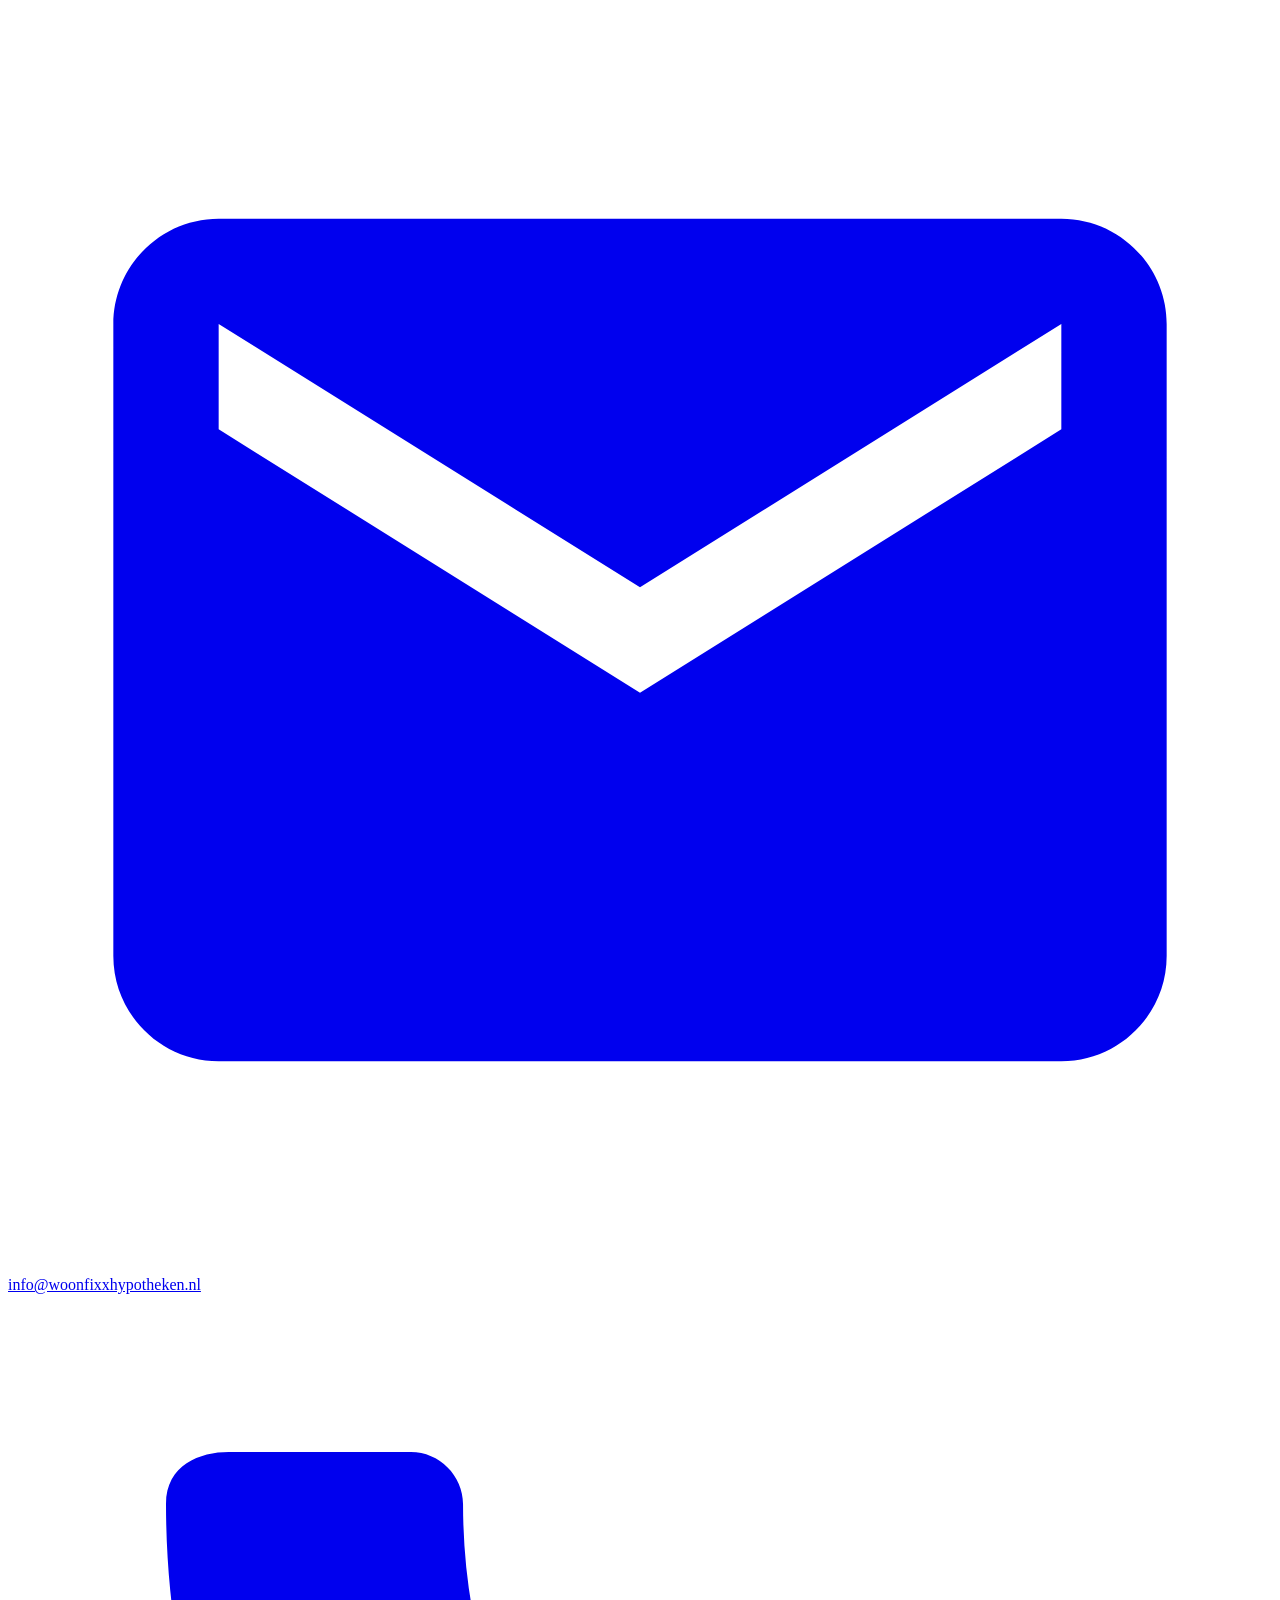
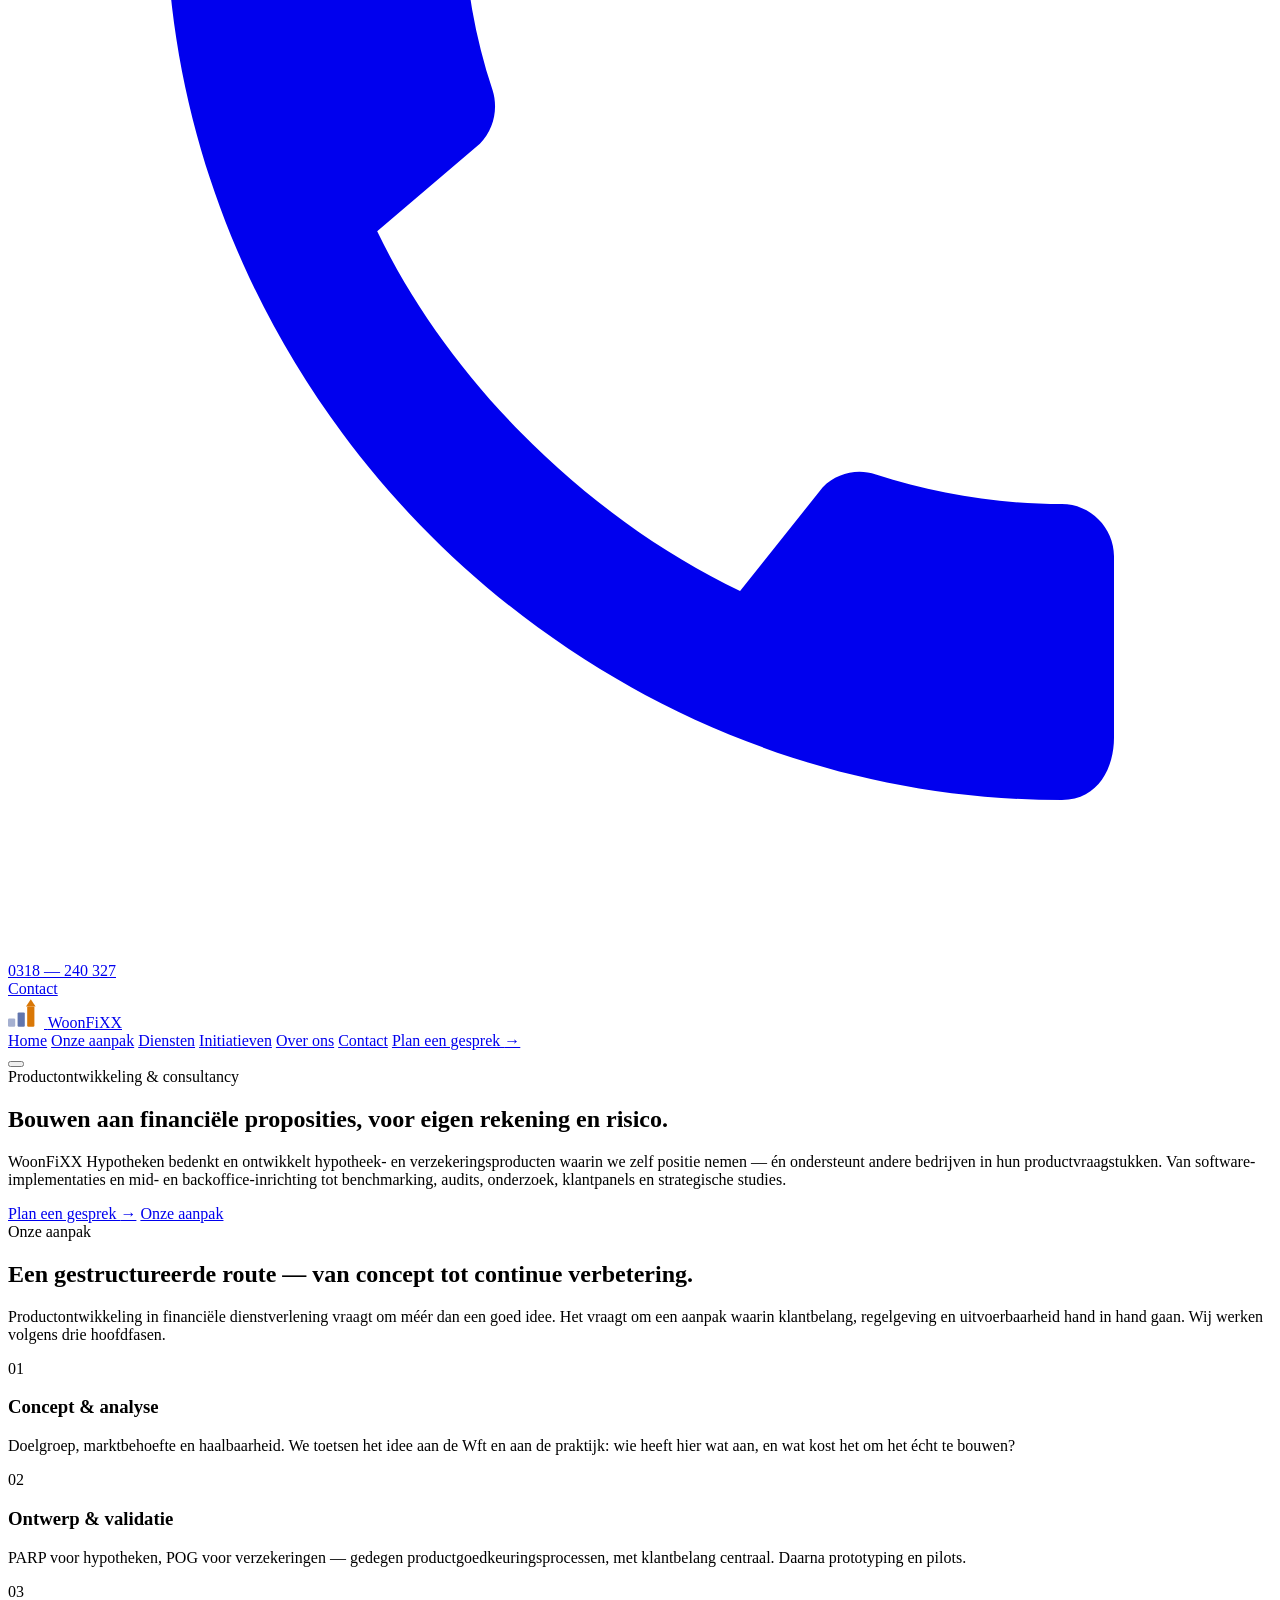
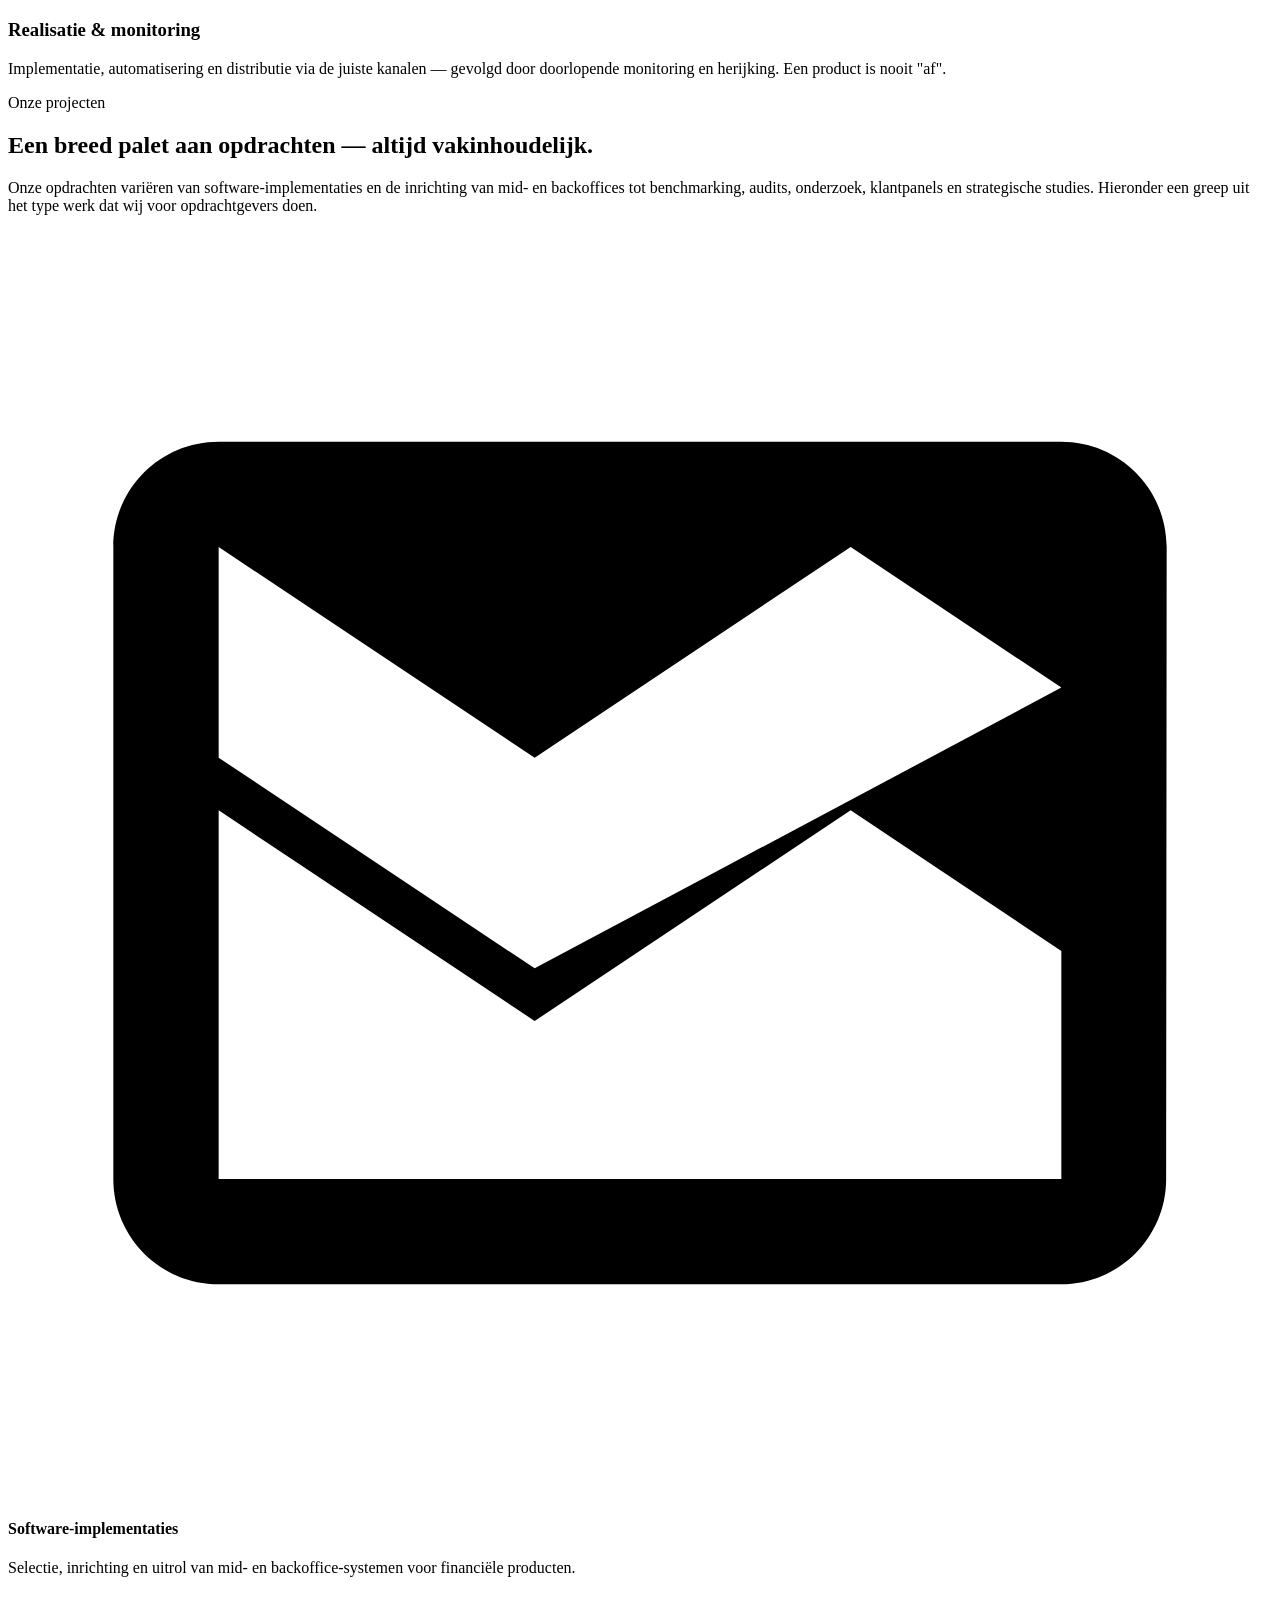
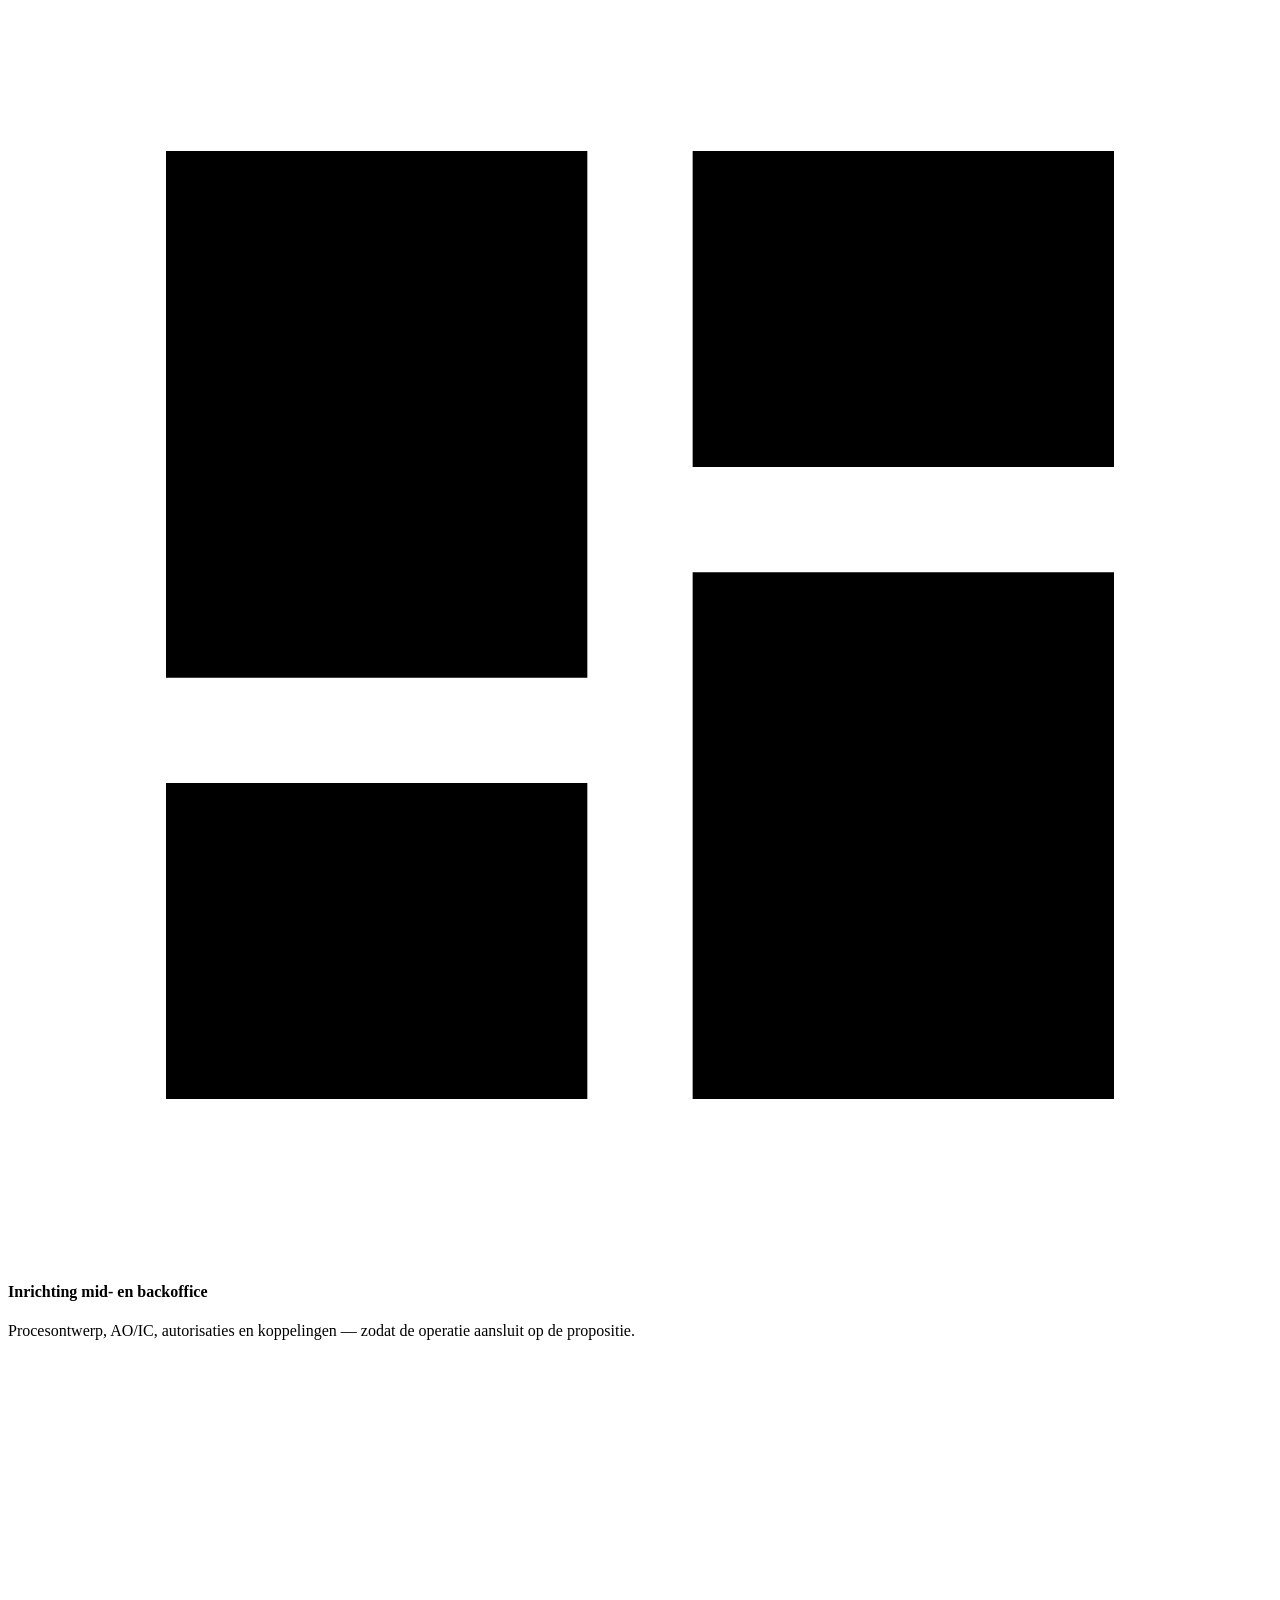
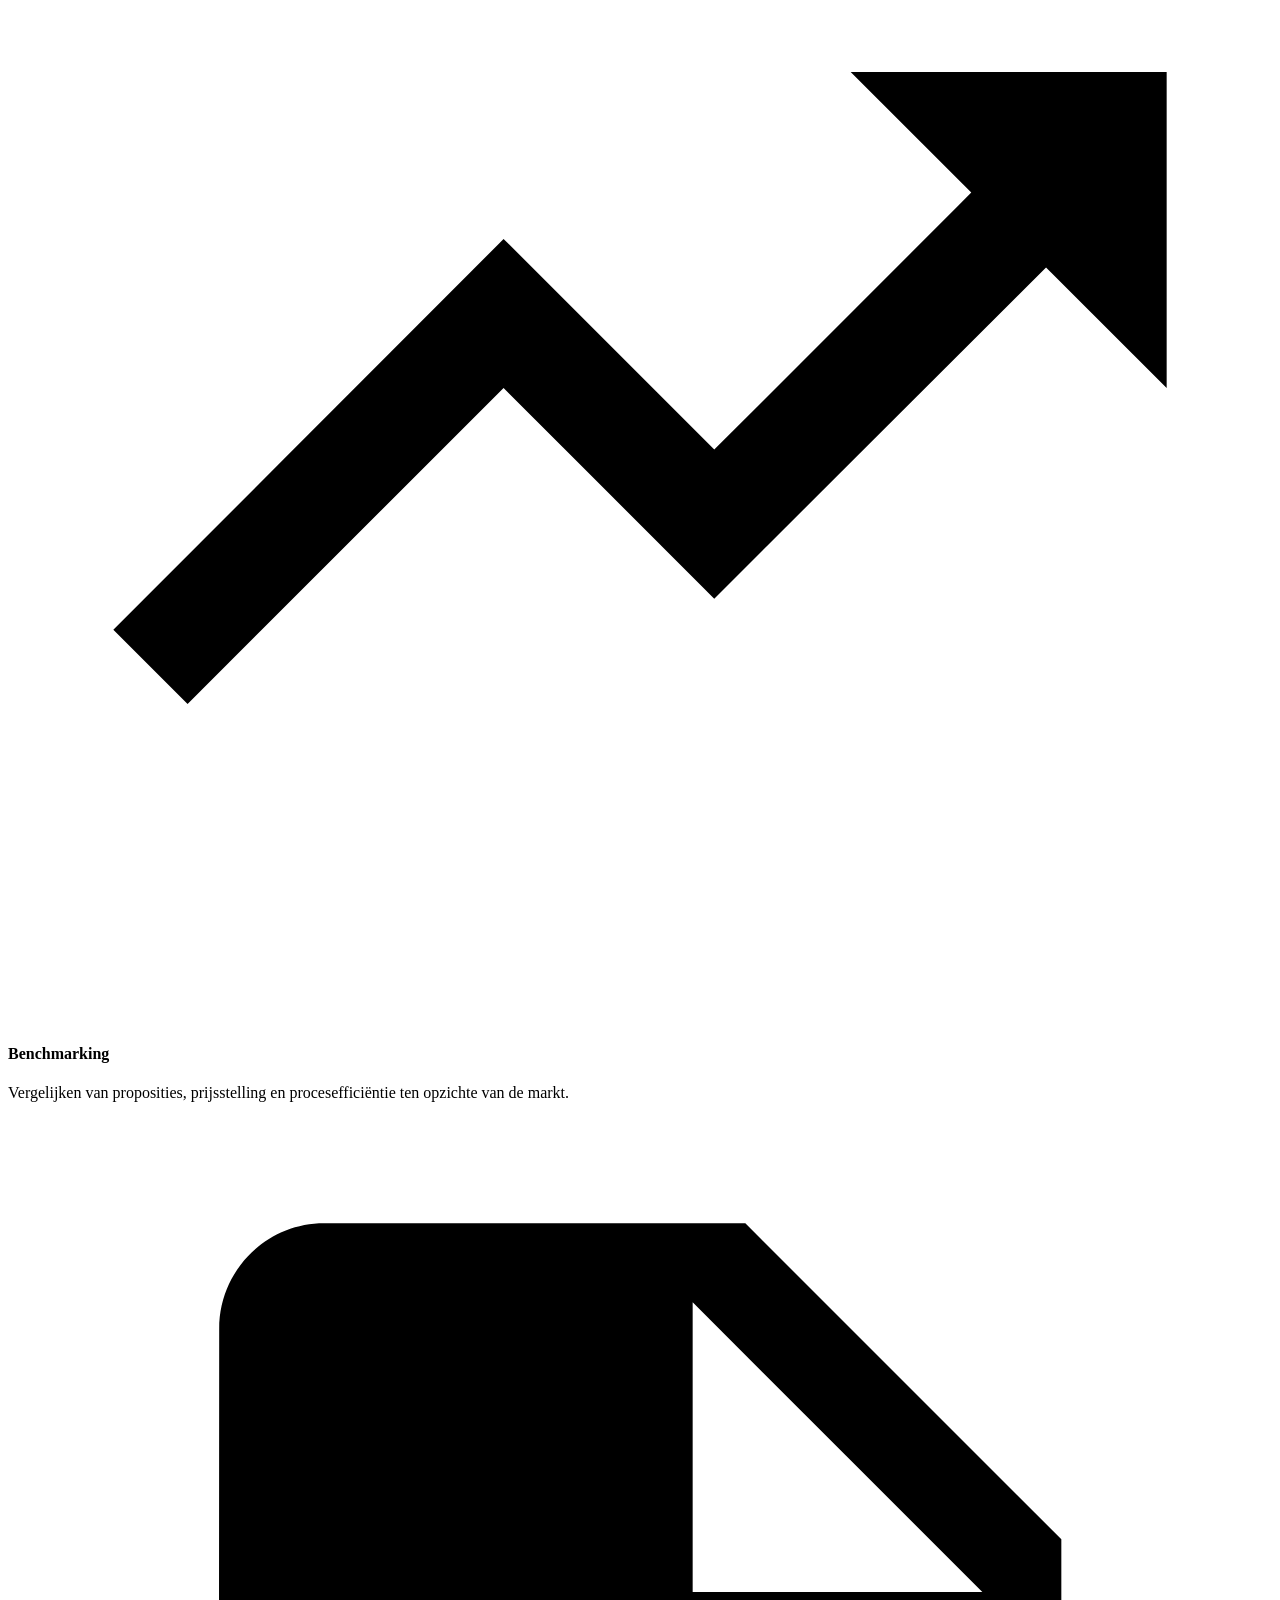
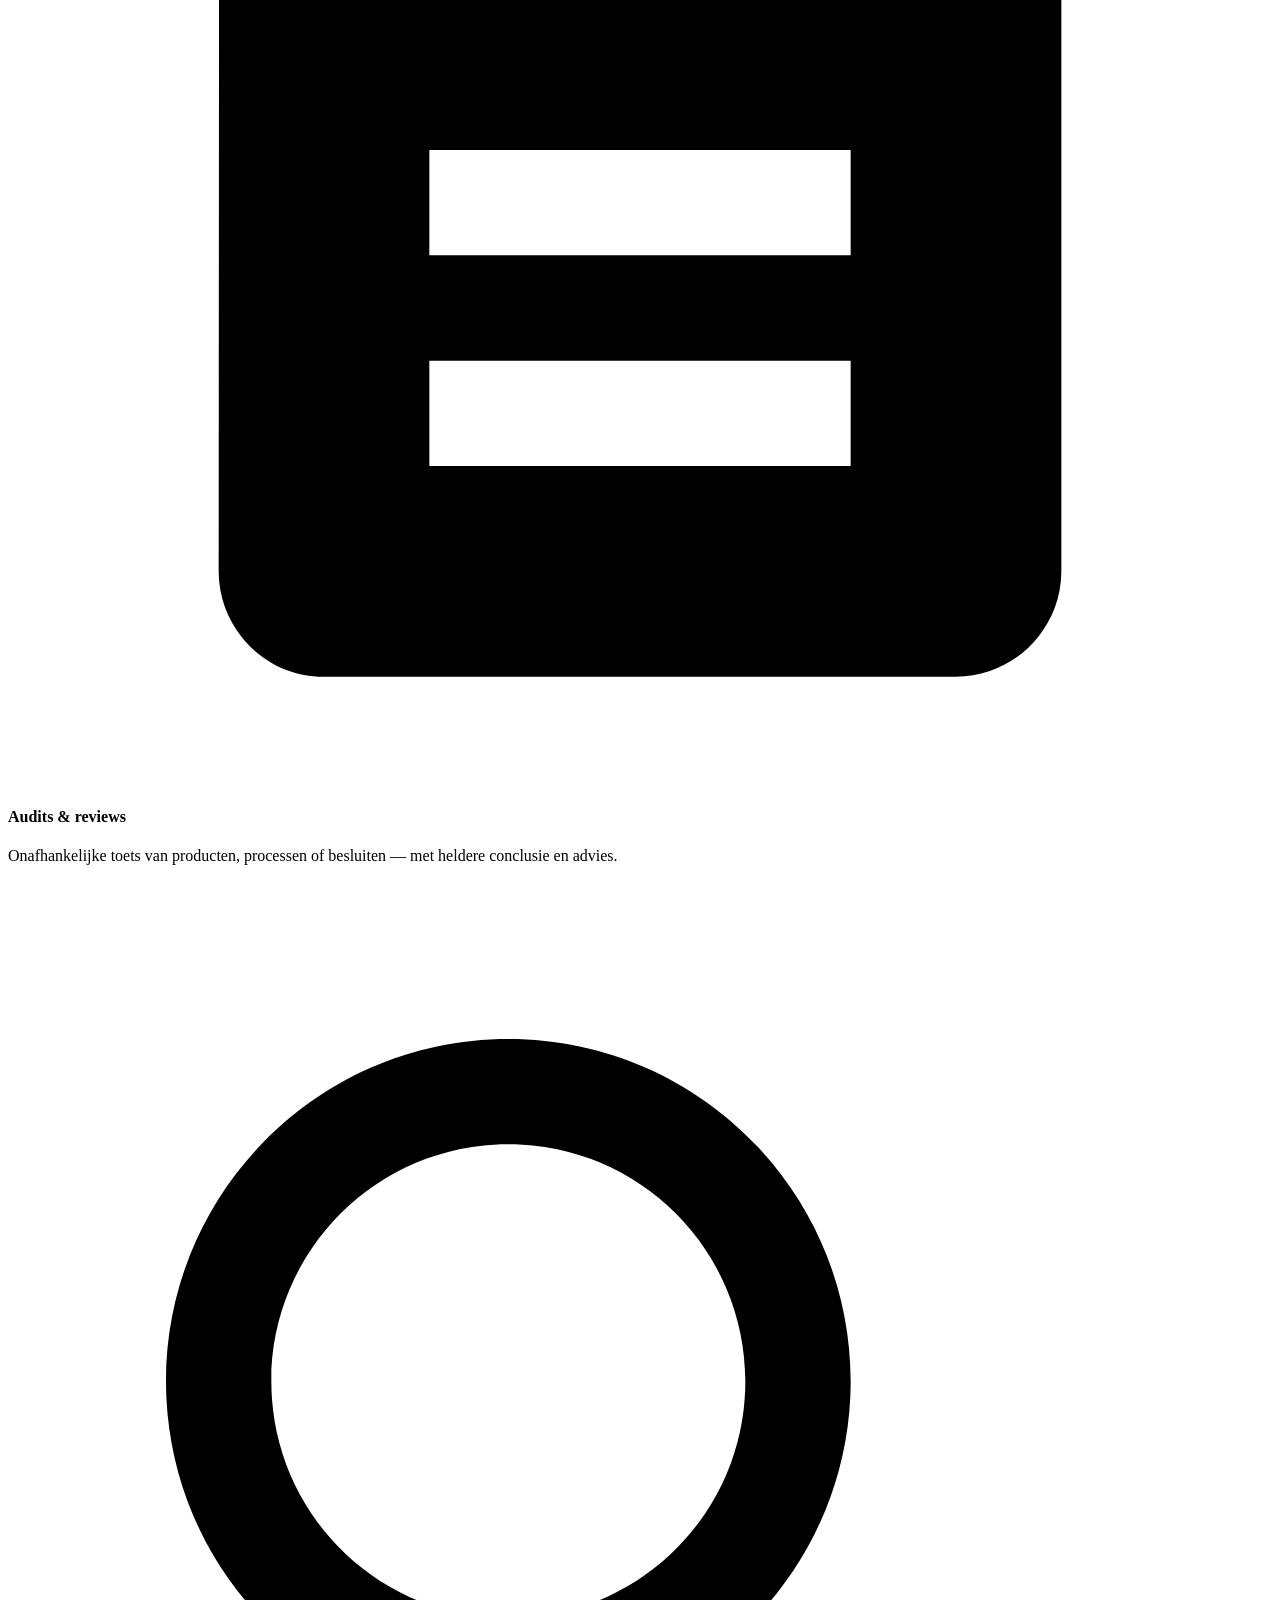
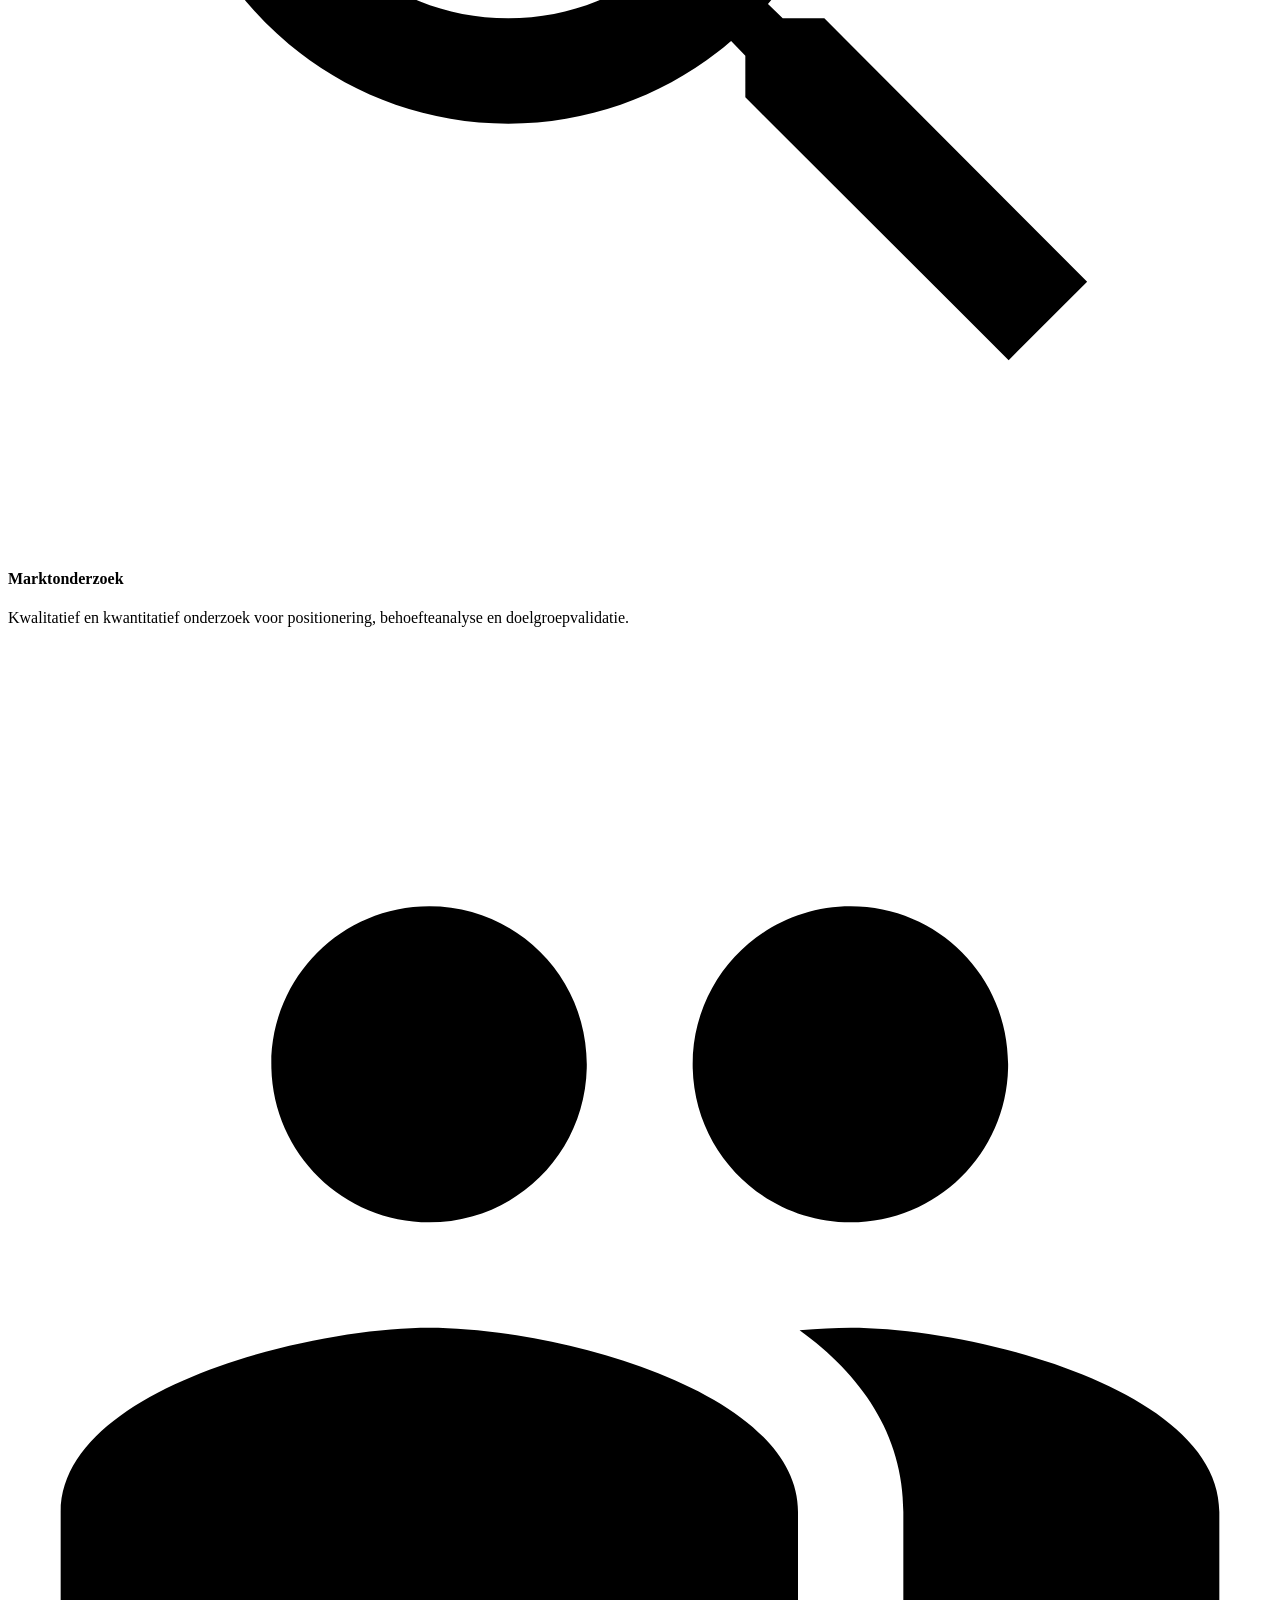
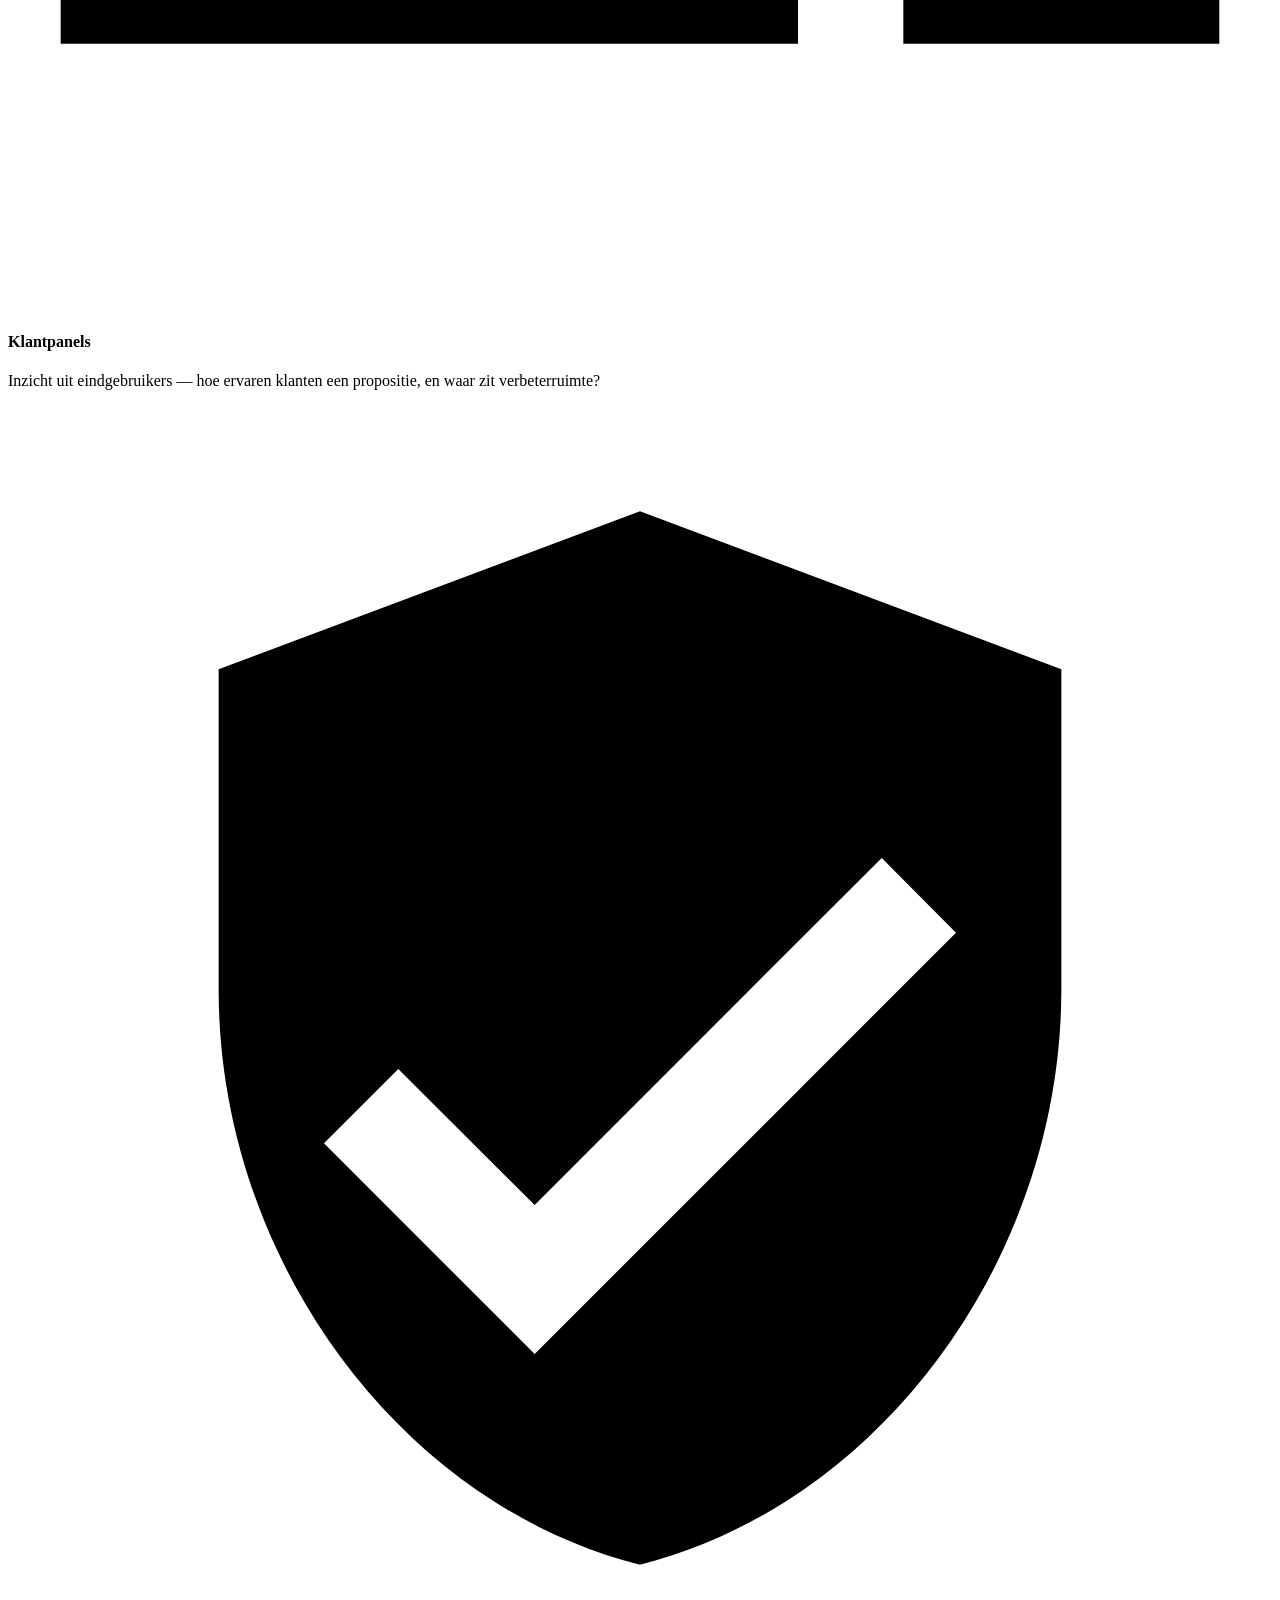
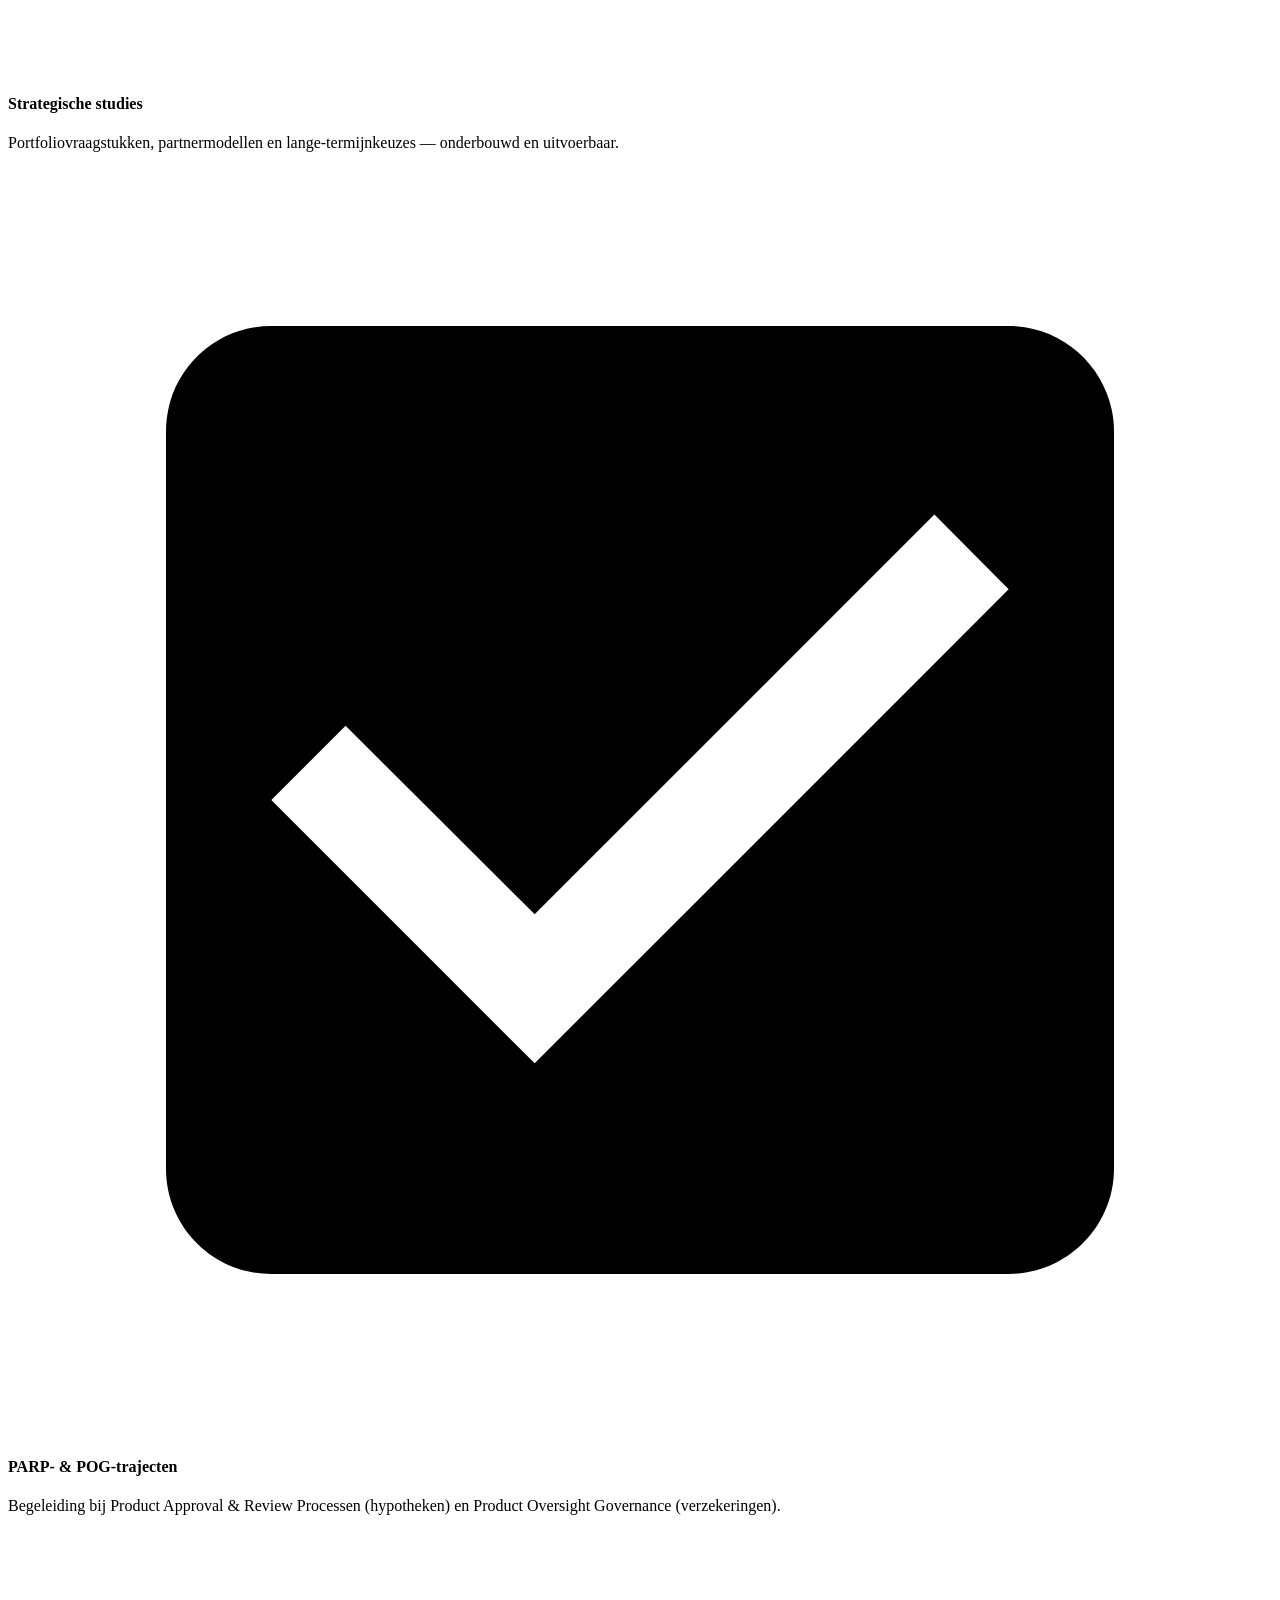
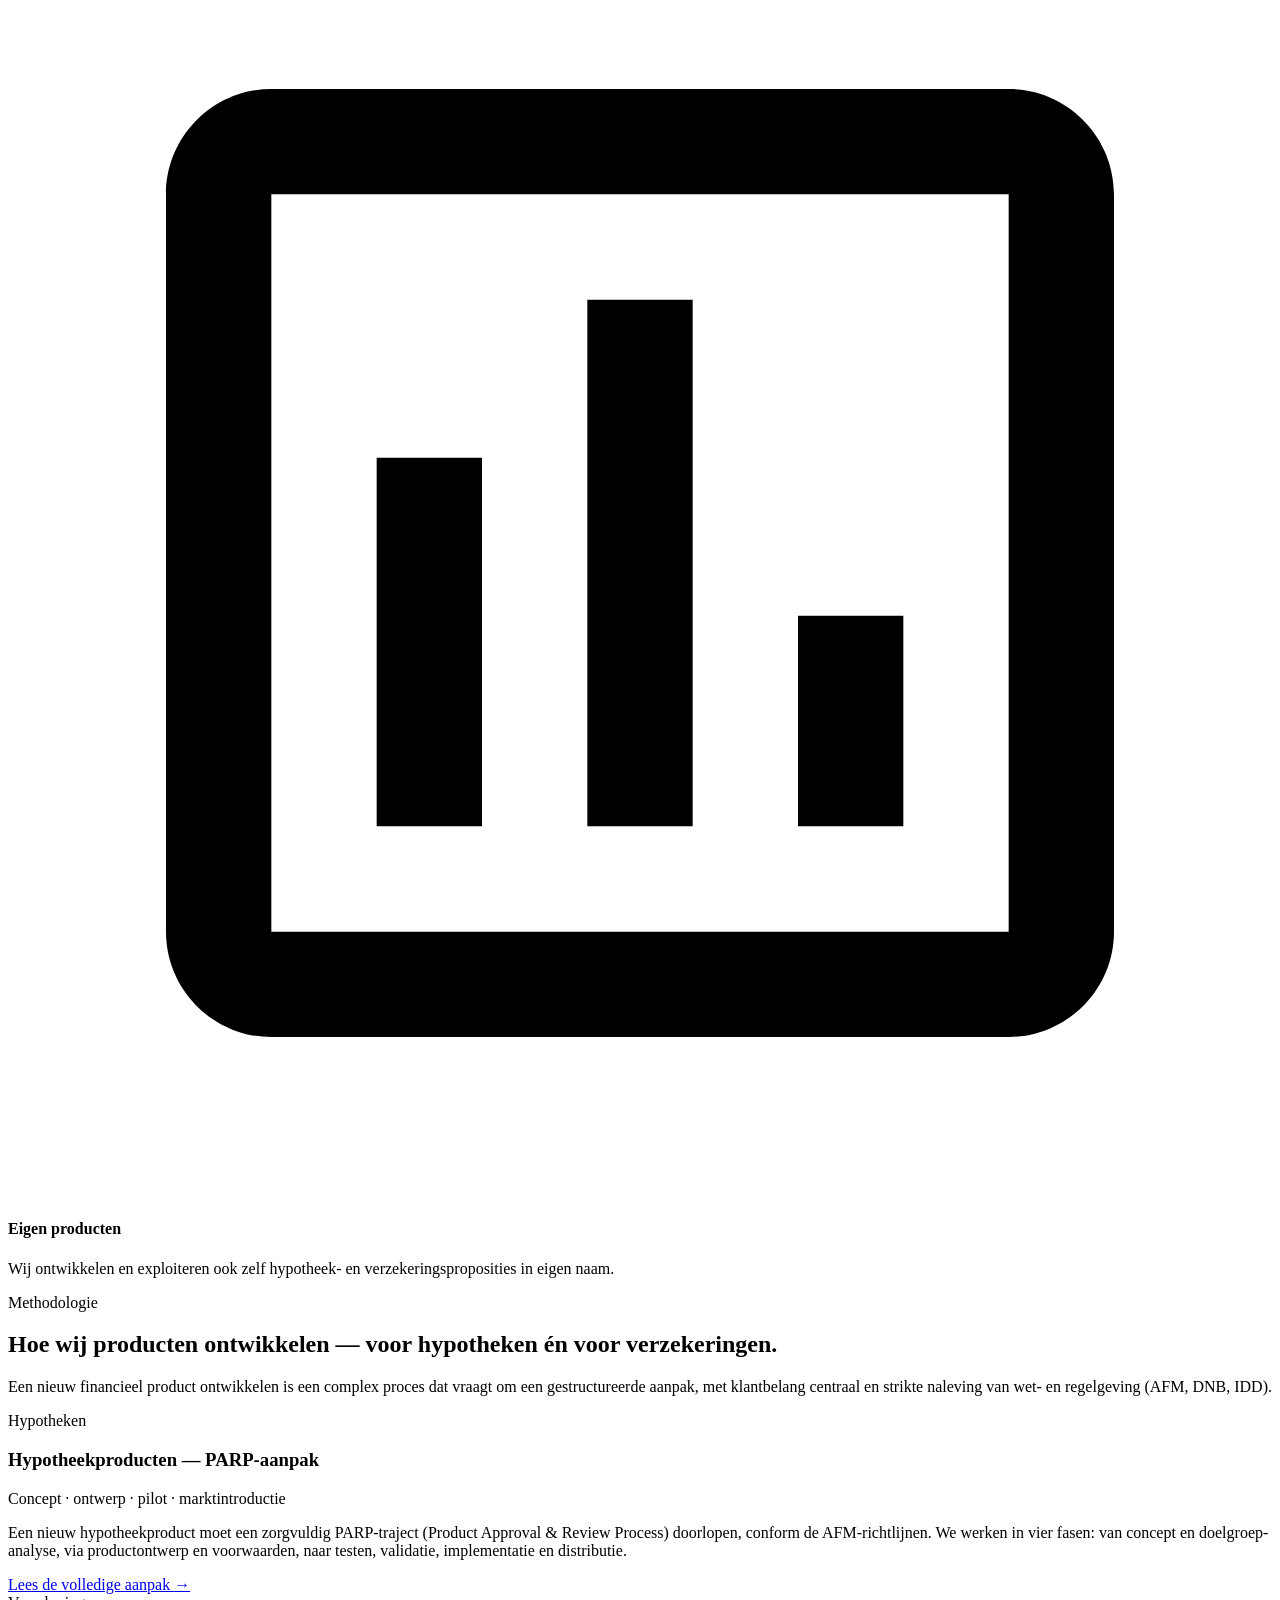
==== index.html @ efd66b73 "Add files via upload" ====
<!doctype html>
<html lang="nl">
<head>
  <meta charset="utf-8" />
  <meta name="viewport" content="width=device-width, initial-scale=1" />
  <title>WoonFiXX Hypotheken — Productontwikkeling &amp; consultancy voor financiële proposities</title>
  <meta name="description" content="WoonFiXX Hypotheken bedenkt voor eigen rekening en risico hypotheek- en verzekeringsproducten en voert consultancy­trajecten uit — van software-implementaties en mid- en backoffice-inrichting tot benchmarking, audits, onderzoek, klantpanels en strategische studies." />
  <meta name="theme-color" content="#1e3a8a" />
  <link rel="icon" type="image/svg+xml" href="assets/logo.svg" />
  <link rel="preconnect" href="https://fonts.googleapis.com" />
  <link rel="preconnect" href="https://fonts.gstatic.com" crossorigin />
  <link href="https://fonts.googleapis.com/css2?family=DM+Sans:opsz,wght@9..40,300;9..40,400;9..40,500;9..40,600;9..40,700;9..40,800&display=swap" rel="stylesheet" />
  <link rel="stylesheet" href="css/styles.css" />
</head>
<body>

  <div class="topbar">
    <div class="topbar-inner">
      <div class="topbar-left">
        <a class="topbar-item" href="mailto:info@woonfixxhypotheken.nl">
          <svg viewBox="0 0 24 24" fill="currentColor"><path d="M20 4H4c-1.1 0-2 .9-2 2v12c0 1.1.9 2 2 2h16c1.1 0 2-.9 2-2V6c0-1.1-.9-2-2-2zm0 4l-8 5-8-5V6l8 5 8-5v2z"/></svg>
          info@woonfixxhypotheken.nl
        </a>
        <a class="topbar-item" href="tel:+31318240327">
          <svg viewBox="0 0 24 24" fill="currentColor"><path d="M20.01 15.38c-1.23 0-2.42-.2-3.53-.56-.35-.12-.74-.03-1.01.24l-1.57 1.97c-2.83-1.35-5.48-3.9-6.89-6.83l1.95-1.66c.27-.28.35-.67.24-1.02-.37-1.11-.56-2.3-.56-3.53 0-.54-.45-.99-.99-.99H4.19C3.65 3 3 3.24 3 3.99 3 13.28 10.73 21 20.01 21c.71 0 .99-.63.99-1.18v-3.45c0-.54-.45-.99-.99-.99z"/></svg>
          0318 — 240 327
        </a>
      </div>
      <div class="topbar-right">
        <a href="contact.html">Contact</a>
      </div>
    </div>
  </div>

  <header class="nav">
    <div class="nav-inner">
      <a class="nav-logo" href="index.html" aria-label="WoonFiXX Hypotheken">
        <svg width="36" height="30" viewBox="0 0 60 50" aria-hidden="true">
          <rect x="0"  y="34" width="12" height="14" rx="2" fill="#1e3a8a" opacity="0.4"/>
          <rect x="16" y="24" width="12" height="24" rx="2" fill="#1e3a8a" opacity="0.7"/>
          <rect x="32" y="14" width="12" height="34" rx="2" fill="#d97706"/>
          <polygon points="30,14 38,2 46,14" fill="#d97706"/>
        </svg>
        <span class="nav-logo-text">WoonFi<span class="x-orange">XX</span></span>
      </a>
      <nav class="nav-links" aria-label="Hoofdnavigatie">
        <a href="index.html">Home</a>
        <a href="aanpak.html">Onze aanpak</a>
        <a href="diensten.html">Diensten</a>
        <a href="initiatieven.html">Initiatieven</a>
        <a href="over-ons.html">Over ons</a>
        <a href="contact.html">Contact</a>
        <a class="btn btn-orange" href="contact.html">Plan een gesprek <span class="arrow">→</span></a>
      </nav>
      <button class="nav-toggle" aria-label="Menu openen"><span></span><span></span><span></span></button>
    </div>
  </header>

  <section class="hero">
    <div class="wrap">
      <div class="hero-inner">
        <span class="eyebrow">Productontwikkeling &amp; consultancy</span>
        <h1>Bouwen aan financiële proposities, <span class="accent">voor eigen rekening en risico</span>.</h1>
        <p class="lead">
          WoonFiXX Hypotheken bedenkt en ontwikkelt hypotheek- en verzekerings­producten waarin
          we zelf positie nemen — én ondersteunt andere bedrijven in hun productvraagstukken.
          Van software-implementaties en mid- en backoffice-inrichting tot benchmarking,
          audits, onderzoek, klantpanels en strategische studies.
        </p>
        <div class="hero-cta">
          <a class="btn btn-orange" href="contact.html">Plan een gesprek <span class="arrow">→</span></a>
          <a class="btn btn-ghost" href="aanpak.html">Onze aanpak</a>
        </div>
      </div>
    </div>
  </section>

  <section class="section">
    <div class="wrap">
      <div class="section-header reveal">
        <span class="eyebrow">Onze aanpak</span>
        <h2>Een gestructureerde route — van concept tot continue verbetering.</h2>
        <p class="lead">Productontwikkeling in financiële dienstverlening vraagt om méér dan een goed idee. Het vraagt om een aanpak waarin klantbelang, regelgeving en uitvoerbaarheid hand in hand gaan. Wij werken volgens drie hoofdfasen.</p>
      </div>

      <div class="numbered-cards reveal">
        <article class="num-card">
          <span class="num">01</span>
          <h3>Concept &amp; analyse</h3>
          <p>Doelgroep, marktbehoefte en haalbaarheid. We toetsen het idee aan de Wft en aan de praktijk: wie heeft hier wat aan, en wat kost het om het écht te bouwen?</p>
        </article>
        <article class="num-card">
          <span class="num">02</span>
          <h3>Ontwerp &amp; validatie</h3>
          <p>PARP voor hypotheken, POG voor verzekeringen — gedegen productgoedkeurings­processen, met klantbelang centraal. Daarna prototyping en pilots.</p>
        </article>
        <article class="num-card">
          <span class="num">03</span>
          <h3>Realisatie &amp; monitoring</h3>
          <p>Implementatie, automatisering en distributie via de juiste kanalen — gevolgd door doorlopende monitoring en herijking. Een product is nooit "af".</p>
        </article>
      </div>
    </div>
  </section>

  <section class="section tint">
    <div class="wrap">
      <div class="section-header reveal">
        <span class="eyebrow">Onze projecten</span>
        <h2>Een breed palet aan opdrachten — altijd vakinhoudelijk.</h2>
        <p class="lead">Onze opdrachten variëren van software-implementaties en de inrichting van mid- en backoffices tot benchmarking, audits, onderzoek, klantpanels en strategische studies. Hieronder een greep uit het type werk dat wij voor opdrachtgevers doen.</p>
      </div>

      <div class="projects-grid reveal">
        <article class="project-tile">
          <span class="tile-icon"><svg viewBox="0 0 24 24" fill="currentColor"><path d="M20 4H4c-1.11 0-2 .89-2 2v12c0 1.1.89 2 2 2h16c1.1 0 1.99-.9 1.99-2L22 6c0-1.11-.9-2-2-2zm0 14H4v-7l6 4 6-4 4 2.67V18zm0-9.33L10 14 4 10V6l6 4 6-4 4 2.67v0z"/></svg></span>
          <h4>Software-implementaties</h4>
          <p>Selectie, inrichting en uitrol van mid- en backoffice-systemen voor financiële producten.</p>
        </article>
        <article class="project-tile">
          <span class="tile-icon"><svg viewBox="0 0 24 24" fill="currentColor"><path d="M3 13h8V3H3v10zm0 8h8v-6H3v6zm10 0h8V11h-8v10zm0-18v6h8V3h-8z"/></svg></span>
          <h4>Inrichting mid- en backoffice</h4>
          <p>Procesontwerp, AO/IC, autorisaties en koppelingen — zodat de operatie aansluit op de propositie.</p>
        </article>
        <article class="project-tile">
          <span class="tile-icon"><svg viewBox="0 0 24 24" fill="currentColor"><path d="M16 6l2.29 2.29-4.88 4.88-4-4L2 16.59 3.41 18l6-6 4 4 6.3-6.29L22 12V6z"/></svg></span>
          <h4>Benchmarking</h4>
          <p>Vergelijken van proposities, prijsstelling en proces­efficiëntie ten opzichte van de markt.</p>
        </article>
        <article class="project-tile">
          <span class="tile-icon"><svg viewBox="0 0 24 24" fill="currentColor"><path d="M14 2H6c-1.1 0-1.99.9-1.99 2L4 20c0 1.1.89 2 1.99 2H18c1.1 0 2-.9 2-2V8l-6-6zm2 16H8v-2h8v2zm0-4H8v-2h8v2zm-3-5V3.5L18.5 9H13z"/></svg></span>
          <h4>Audits &amp; reviews</h4>
          <p>Onafhankelijke toets van producten, processen of besluiten — met heldere conclusie en advies.</p>
        </article>
        <article class="project-tile">
          <span class="tile-icon"><svg viewBox="0 0 24 24" fill="currentColor"><path d="M15.5 14h-.79l-.28-.27C15.41 12.59 16 11.11 16 9.5 16 5.91 13.09 3 9.5 3S3 5.91 3 9.5 5.91 16 9.5 16c1.61 0 3.09-.59 4.23-1.57l.27.28v.79l5 4.99L20.49 19l-4.99-5zm-6 0C7.01 14 5 11.99 5 9.5S7.01 5 9.5 5 14 7.01 14 9.5 11.99 14 9.5 14z"/></svg></span>
          <h4>Marktonderzoek</h4>
          <p>Kwalitatief en kwantitatief onderzoek voor positionering, behoefte­analyse en doelgroep­validatie.</p>
        </article>
        <article class="project-tile">
          <span class="tile-icon"><svg viewBox="0 0 24 24" fill="currentColor"><path d="M16 11c1.66 0 2.99-1.34 2.99-3S17.66 5 16 5c-1.66 0-3 1.34-3 3s1.34 3 3 3zm-8 0c1.66 0 2.99-1.34 2.99-3S9.66 5 8 5C6.34 5 5 6.34 5 8s1.34 3 3 3zm0 2c-2.33 0-7 1.17-7 3.5V19h14v-2.5c0-2.33-4.67-3.5-7-3.5zm8 0c-.29 0-.62.02-.97.05 1.16.84 1.97 1.97 1.97 3.45V19h6v-2.5c0-2.33-4.67-3.5-7-3.5z"/></svg></span>
          <h4>Klantpanels</h4>
          <p>Inzicht uit eindgebruikers — hoe ervaren klanten een propositie, en waar zit verbeterruimte?</p>
        </article>
        <article class="project-tile">
          <span class="tile-icon"><svg viewBox="0 0 24 24" fill="currentColor"><path d="M12 2L4 5v6.09c0 5.05 3.41 9.76 8 10.91 4.59-1.15 8-5.86 8-10.91V5l-8-3zm-2 16l-4-4 1.41-1.41L10 15.17l6.59-6.59L18 10l-8 8z"/></svg></span>
          <h4>Strategische studies</h4>
          <p>Portfolio­vraagstukken, partner­modellen en lange-termijnkeuzes — onderbouwd en uitvoerbaar.</p>
        </article>
        <article class="project-tile">
          <span class="tile-icon"><svg viewBox="0 0 24 24" fill="currentColor"><path d="M19 3H5c-1.11 0-2 .9-2 2v14c0 1.1.89 2 2 2h14c1.1 0 2-.9 2-2V5c0-1.1-.9-2-2-2zm-9 14l-5-5 1.41-1.41L10 14.17l7.59-7.59L19 8l-9 9z"/></svg></span>
          <h4>PARP- &amp; POG-trajecten</h4>
          <p>Begeleiding bij Product Approval &amp; Review Processen (hypotheken) en Product Oversight Governance (verzekeringen).</p>
        </article>
        <article class="project-tile">
          <span class="tile-icon"><svg viewBox="0 0 24 24" fill="currentColor"><path d="M19 5v14H5V5h14m0-2H5c-1.1 0-2 .9-2 2v14c0 1.1.9 2 2 2h14c1.1 0 2-.9 2-2V5c0-1.1-.9-2-2-2zM7 10h2v7H7zm4-3h2v10h-2zm4 6h2v4h-2z"/></svg></span>
          <h4>Eigen producten</h4>
          <p>Wij ontwikkelen en exploiteren ook zelf hypotheek- en verzekerings­proposities in eigen naam.</p>
        </article>
      </div>
    </div>
  </section>

  <section class="section">
    <div class="wrap">
      <div class="section-header reveal">
        <span class="eyebrow">Methodologie</span>
        <h2>Hoe wij producten ontwikkelen — voor hypotheken én voor verzekeringen.</h2>
        <p class="lead">Een nieuw financieel product ontwikkelen is een complex proces dat vraagt om een gestructureerde aanpak, met klantbelang centraal en strikte naleving van wet- en regelgeving (AFM, DNB, IDD).</p>
      </div>

      <div class="article-row reveal">
        <article class="article-card">
          <div class="top-band">
            <span class="badge">Hypotheken</span>
            <h3>Hypotheekproducten — PARP-aanpak</h3>
            <span class="subtitle">Concept · ontwerp · pilot · marktintroductie</span>
          </div>
          <div class="body">
            <p>Een nieuw hypotheek­product moet een zorgvuldig PARP-traject (Product Approval &amp; Review Process) doorlopen, conform de AFM-richtlijnen. We werken in vier fasen: van concept en doelgroep­analyse, via productontwerp en voorwaarden, naar testen, validatie, implementatie en distributie.</p>
            <a class="read-link" href="aanpak.html#hypotheken">Lees de volledige aanpak <span>→</span></a>
          </div>
        </article>

        <article class="article-card">
          <div class="top-band">
            <span class="badge">Verzekeringen</span>
            <h3>Verzekeringsproducten — POG-aanpak</h3>
            <span class="subtitle">Conceptie · governance · lancering · monitoring</span>
          </div>
          <div class="body">
            <p>Voor verzekerings­proposities geldt het Product Oversight Governance-proces, voortvloeiend uit de Europese IDD. Het proces bestaat uit conceptie, ontwikkeling, testen, lancering en doorlopende evaluatie — met de doelgroep­behoeften als leidraad.</p>
            <a class="read-link" href="aanpak.html#verzekeringen">Lees de volledige aanpak <span>→</span></a>
          </div>
        </article>
      </div>
    </div>
  </section>

  <section class="section tint">
    <div class="wrap">
      <div class="info-card reveal">
        <div class="info-card-visual">
          <span class="icon-wrap">
            <svg viewBox="0 0 24 24" fill="currentColor"><path d="M12 1L3 5v6c0 5.55 3.84 10.74 9 12 5.16-1.26 9-6.45 9-12V5l-9-4zm-2 16l-4-4 1.41-1.41L10 14.17l6.59-6.59L18 9l-8 8z"/></svg>
          </span>
          <span class="label">AFM &amp; DNB compliant</span>
        </div>
        <div class="info-card-content">
          <span class="eyebrow">Toezicht &amp; regelgeving</span>
          <h3>Productontwikkeling onder AFM- en DNB-toezicht</h3>
          <p>Het ontwikkelen van financiële producten is in Nederland strikt gereguleerd. De AFM ziet toe op productontwikkeling en -distributie, met richtlijnen rond doelgroep­analyse, PARP en POG. De DNB houdt toezicht op de prudentiële kant.</p>
          <p>Wij werken vanuit een diepgaand begrip van deze kaders — niet als afvinklijst, maar als ontwerpprincipe. Klantbelang, transparantie en uitvoerbaarheid zijn voor ons leidraden, geen formaliteiten.</p>
          <a class="btn btn-ghost-dark" href="https://www.afm.nl/nl-nl/sector/themas/dienstverlening-aan-consumenten/financiele-producten/productontwikkeling--en-distributie" target="_blank" rel="noopener">Meer informatie op AFM.nl <span class="arrow">↗</span></a>
        </div>
      </div>
    </div>
  </section>

  <section class="section dark">
    <div class="wrap">
      <div class="section-header reveal" style="max-width: 800px;">
        <span class="eyebrow light">De aanpak</span>
        <h2 style="color: var(--paper);">Bouwer én adviseur — daarin zit onze waarde.</h2>
      </div>

      <div class="founder-split reveal">
        <div>
          <div class="quote-block">
            <p class="quote-text">Wat we adviseren, hebben we ergens al eens zelf moeten beslissen. Dat is geen marketingzin — dat is hoe het bedrijf werkt. Productontwikkeling en consultancy versterken elkaar wanneer ze bij dezelfde tafel beginnen.</p>
            <div class="quote-author">Jan Boers</div>
            <div class="quote-role">Directeur — WoonFiXX Hypotheken</div>
          </div>
        </div>
        <div>
          <p class="lead" style="color: rgba(255,255,255,0.85);">
            WoonFiXX Hypotheken combineert eigen productontwikkeling met consultancy. Die dubbele
            rol scherpt allebei: het bouwen brengt scherpte in het adviseren, en het adviseren brengt
            nieuwe vraagstukken in onze eigen ontwikkeling.
          </p>
          <a class="btn btn-orange" style="margin-top: 18px;" href="over-ons.html">Meer over ons <span class="arrow">→</span></a>
        </div>
      </div>

      <div class="stats-strip reveal">
        <div class="stat-item"><div class="stat-num">100%</div><div class="stat-label">Eigen rekening en risico</div></div>
        <div class="stat-item"><div class="stat-num">2</div><div class="stat-label">Kernactiviteiten</div></div>
        <div class="stat-item"><div class="stat-num">9+</div><div class="stat-label">Project­categorieën</div></div>
        <div class="stat-item"><div class="stat-num">1</div><div class="stat-label">Aanspreekpunt</div></div>
      </div>
    </div>
  </section>

  <section class="cta">
    <div class="wrap">
      <div class="cta-grid reveal">
        <div>
          <span class="eyebrow light">Samenwerken?</span>
          <h2 style="margin-top: 8px;">Een propositievraag, een PARP/POG-traject, of een breed strategisch onderzoek? <span class="accent">Bel of mail.</span></h2>
          <div style="display:flex; gap:12px; flex-wrap:wrap; margin-top: 28px;">
            <a class="btn btn-orange" href="contact.html">Plan een gesprek <span class="arrow">→</span></a>
            <a class="btn btn-ghost" href="tel:+31318240327">0318 — 240 327</a>
          </div>
        </div>
        <div class="cta-info">
          <div class="row"><span class="label">Bezoekadres</span><span class="value">Schubertweg 32, 3906 BE Veenendaal</span></div>
          <div class="row"><span class="label">Telefoon</span><a class="value" href="tel:+31318240327">0318 — 240 327</a></div>
          <div class="row"><span class="label">E-mail</span><a class="value" href="mailto:info@woonfixxhypotheken.nl">info@woonfixxhypotheken.nl</a></div>
        </div>
      </div>
    </div>
  </section>

  <footer class="foot">
    <div class="wrap">
      <div class="foot-grid">
        <div class="foot-col foot-brand-block">
          <span class="foot-logo">WoonFi<span class="x-orange">XX</span> <span class="x-orange">Hypotheken</span></span>
          <p>Productontwikkeling en consultancy voor financiële proposities — voor eigen rekening en risico, en voor opdrachtgevers in de financiële, woon- en publieke sector.</p>
        </div>
        <div class="foot-col"><h4>Wat we doen</h4><ul><li><a href="aanpak.html">Onze aanpak</a></li><li><a href="diensten.html">Diensten</a></li><li><a href="initiatieven.html">Initiatieven</a></li></ul></div>
        <div class="foot-col"><h4>Bedrijf</h4><ul><li><a href="over-ons.html">Over ons</a></li><li><a href="contact.html">Contact</a></li></ul></div>
        <div class="foot-col"><h4>Contact</h4><ul><li><a href="tel:+31318240327">0318 — 240 327</a></li><li><a href="mailto:info@woonfixxhypotheken.nl">info@woonfixxhypotheken.nl</a></li><li style="color: rgba(255,255,255,0.7); margin-top: 10px;">Schubertweg 32, Veenendaal</li></ul></div>
      </div>
      <div class="foot-bottom">
        <span>© <span id="year">2026</span> WoonFiXX Hypotheken — KvK 09190751</span>
        <span>Productontwikkeling &amp; consultancy</span>
      </div>
    </div>
  </footer>

  <script src="js/script.js"></script>
</body>
</html>
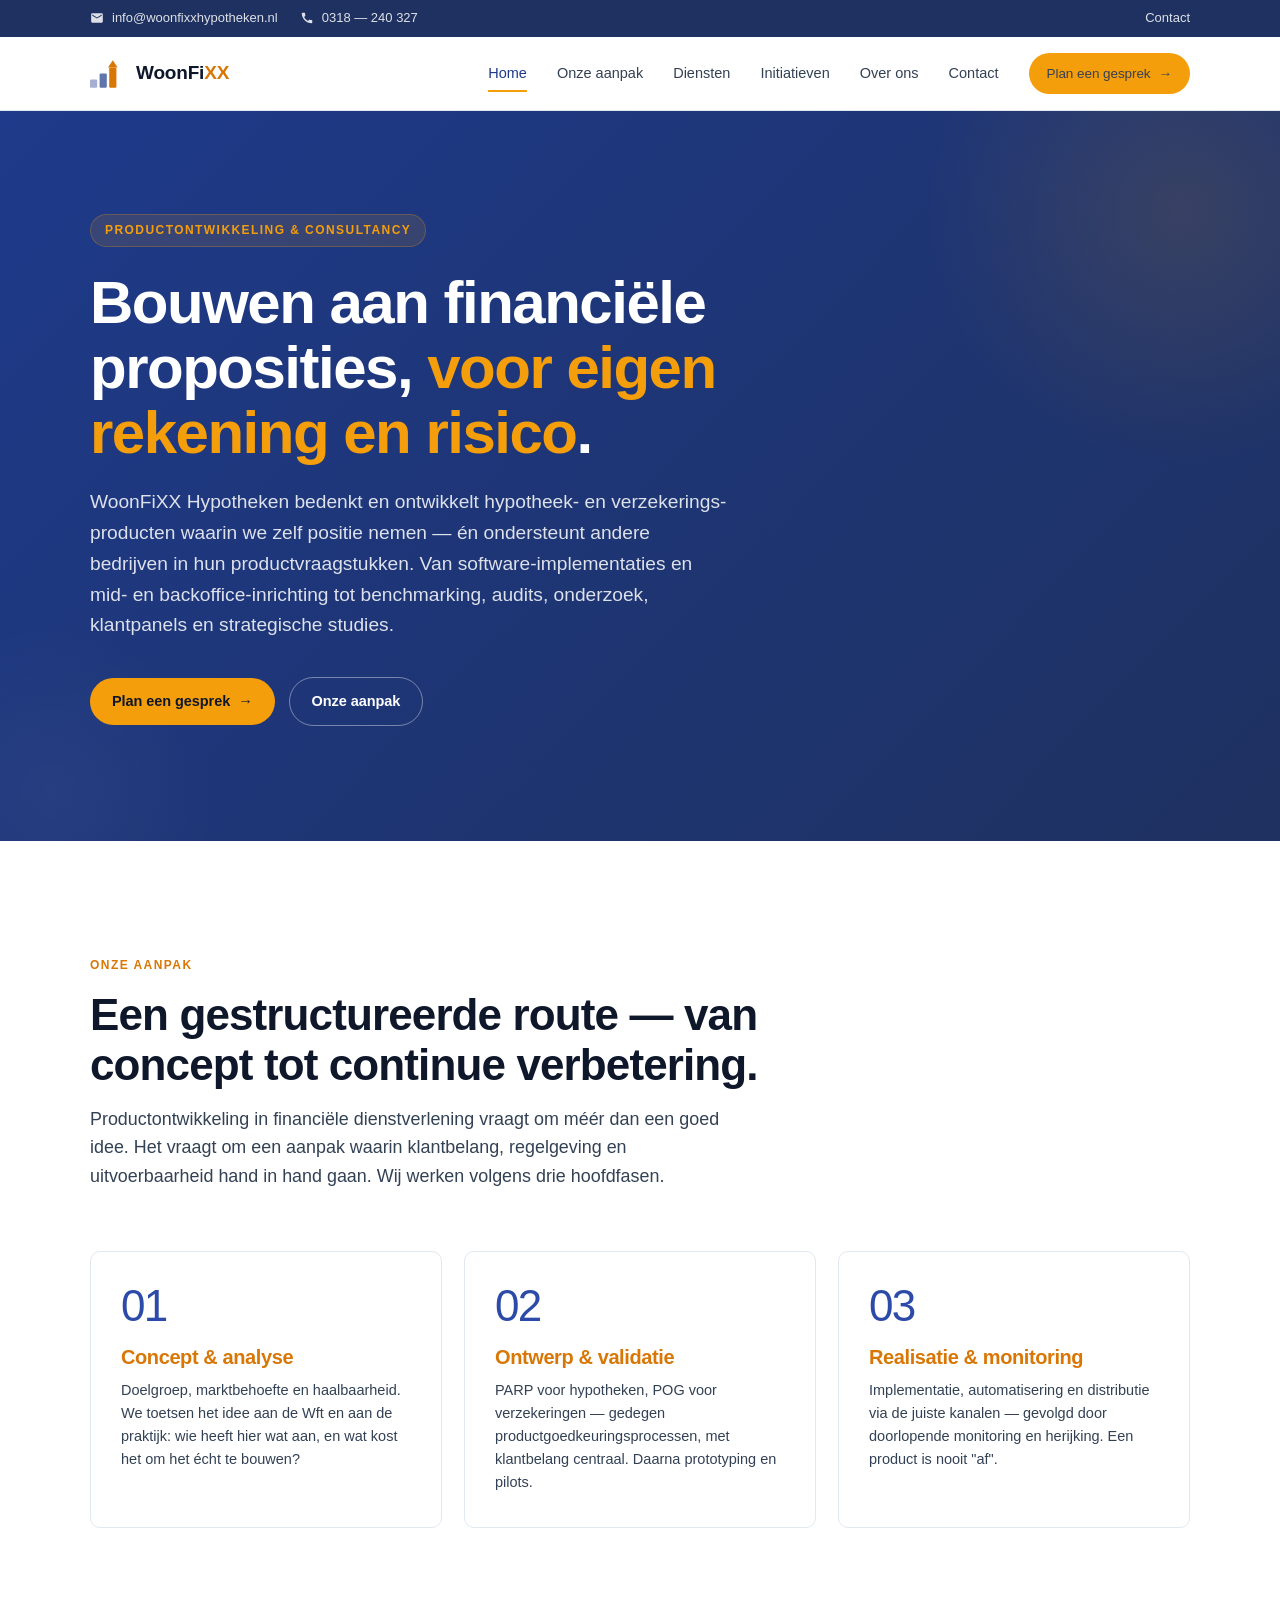
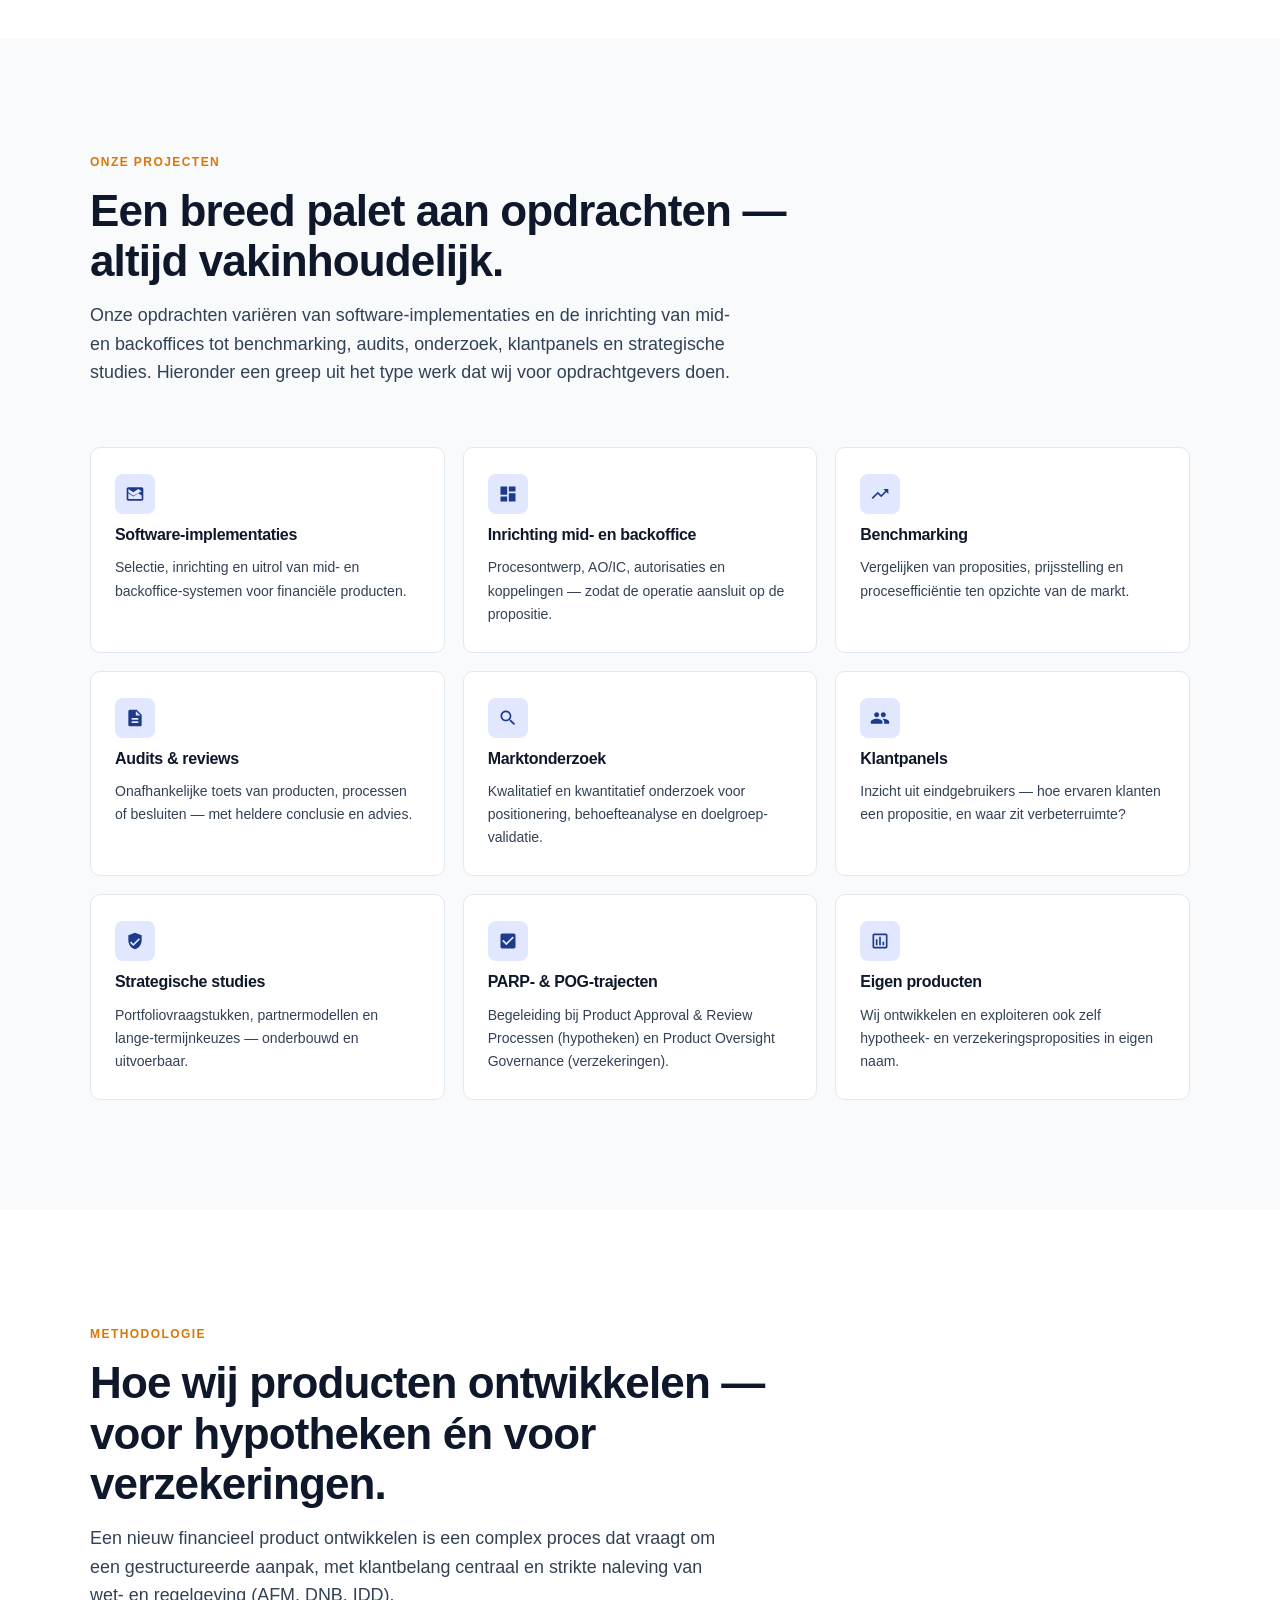
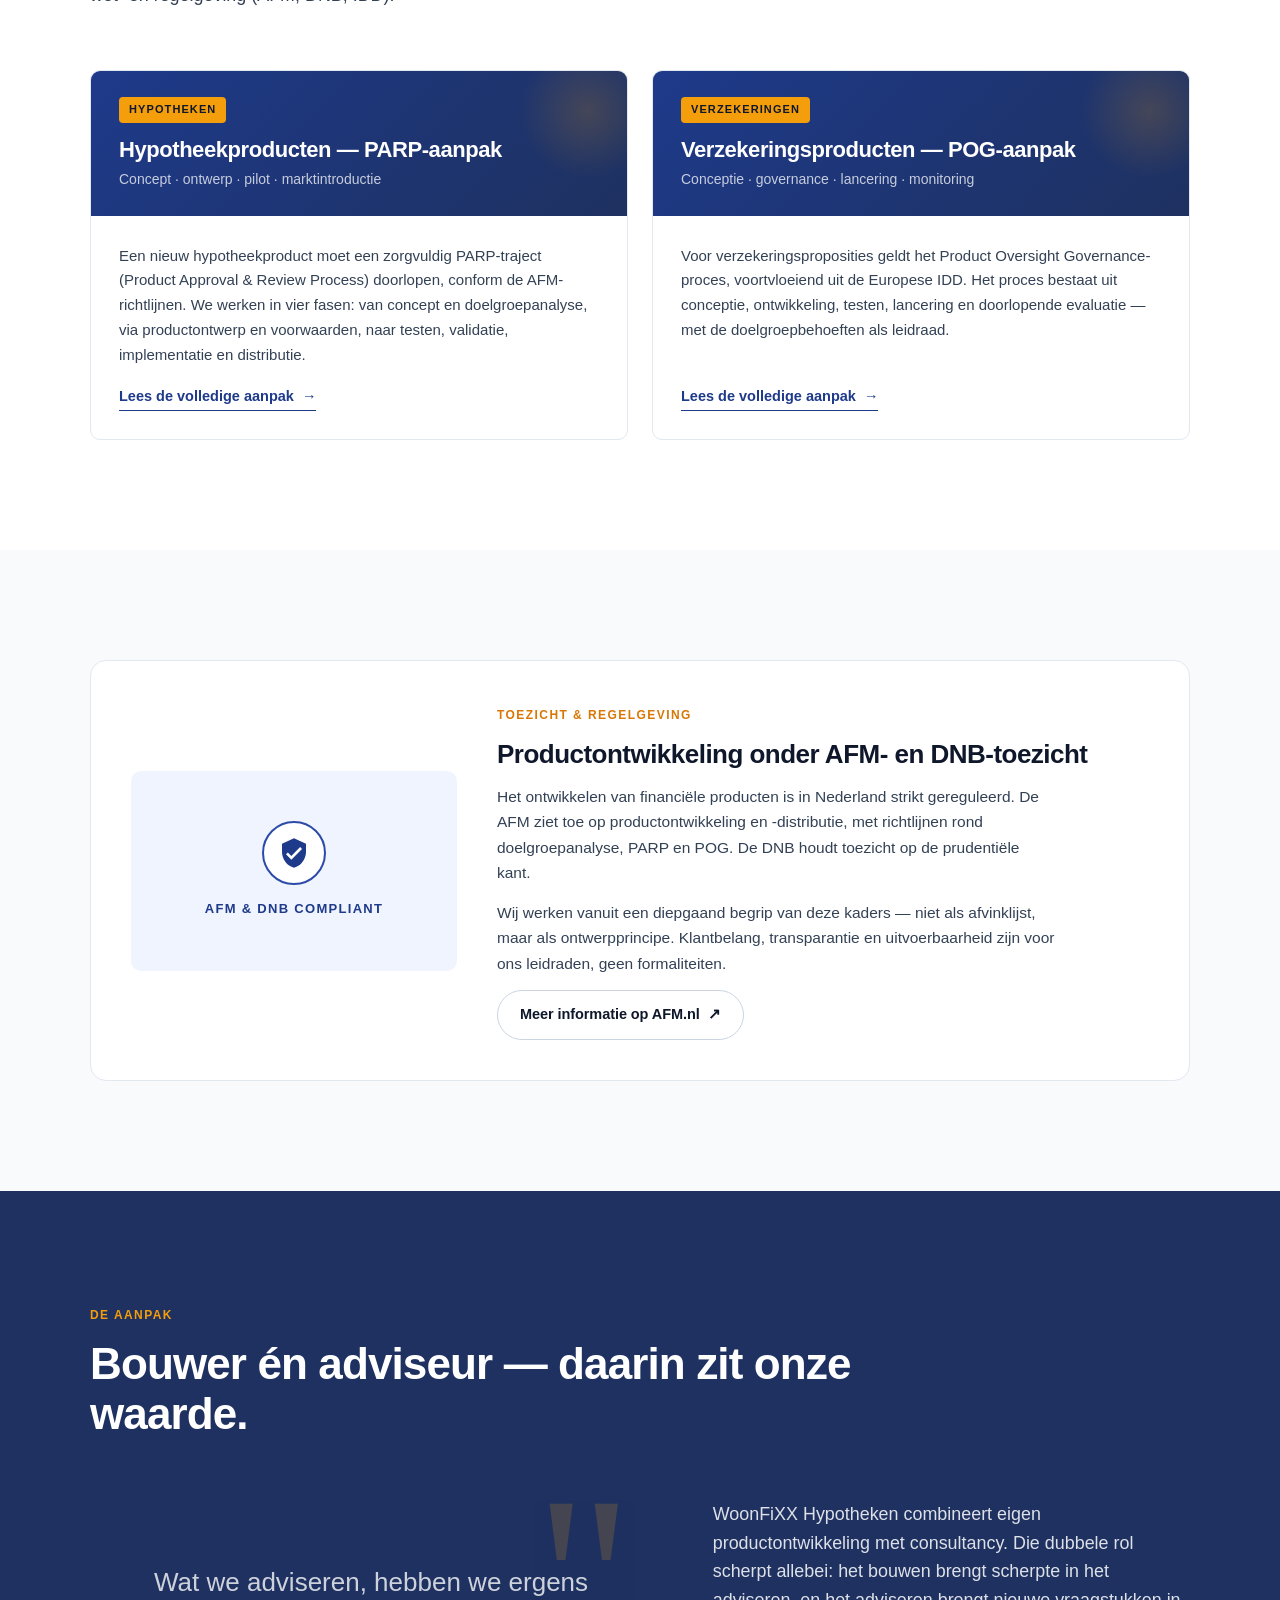
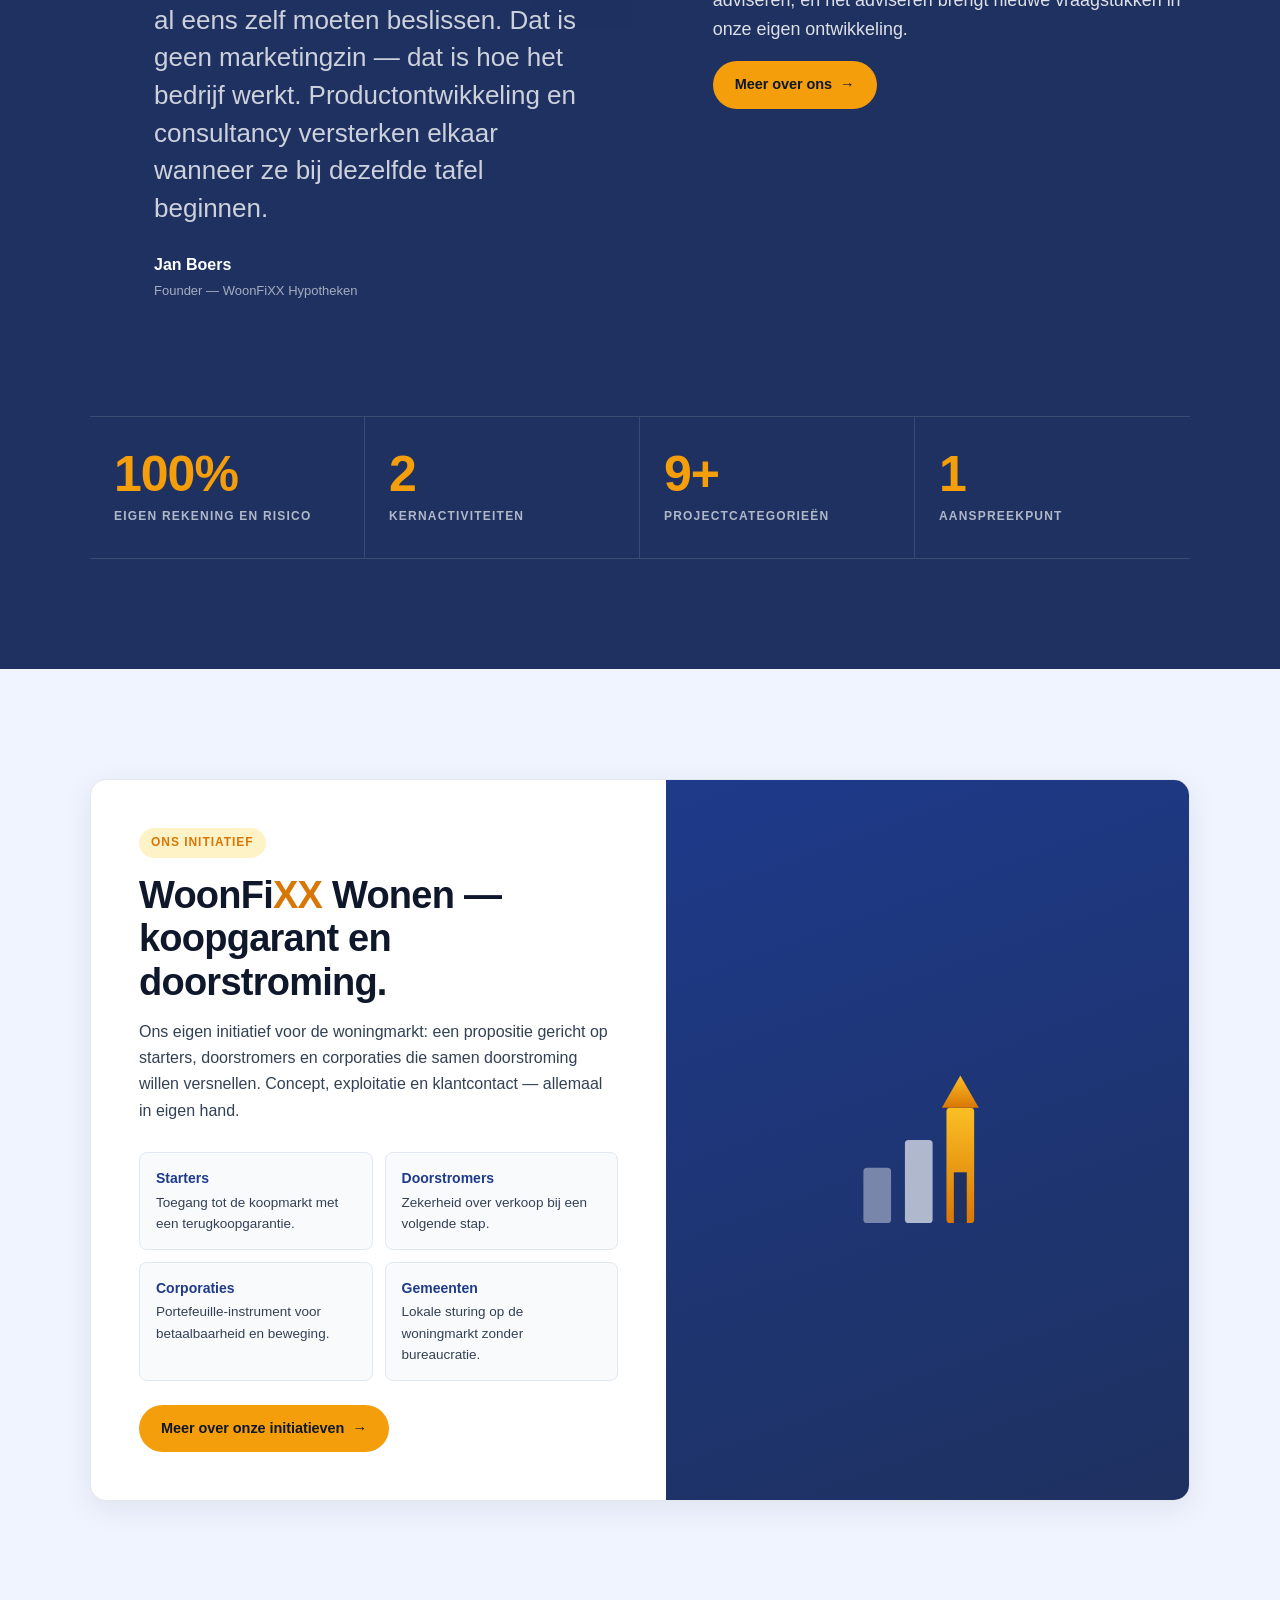
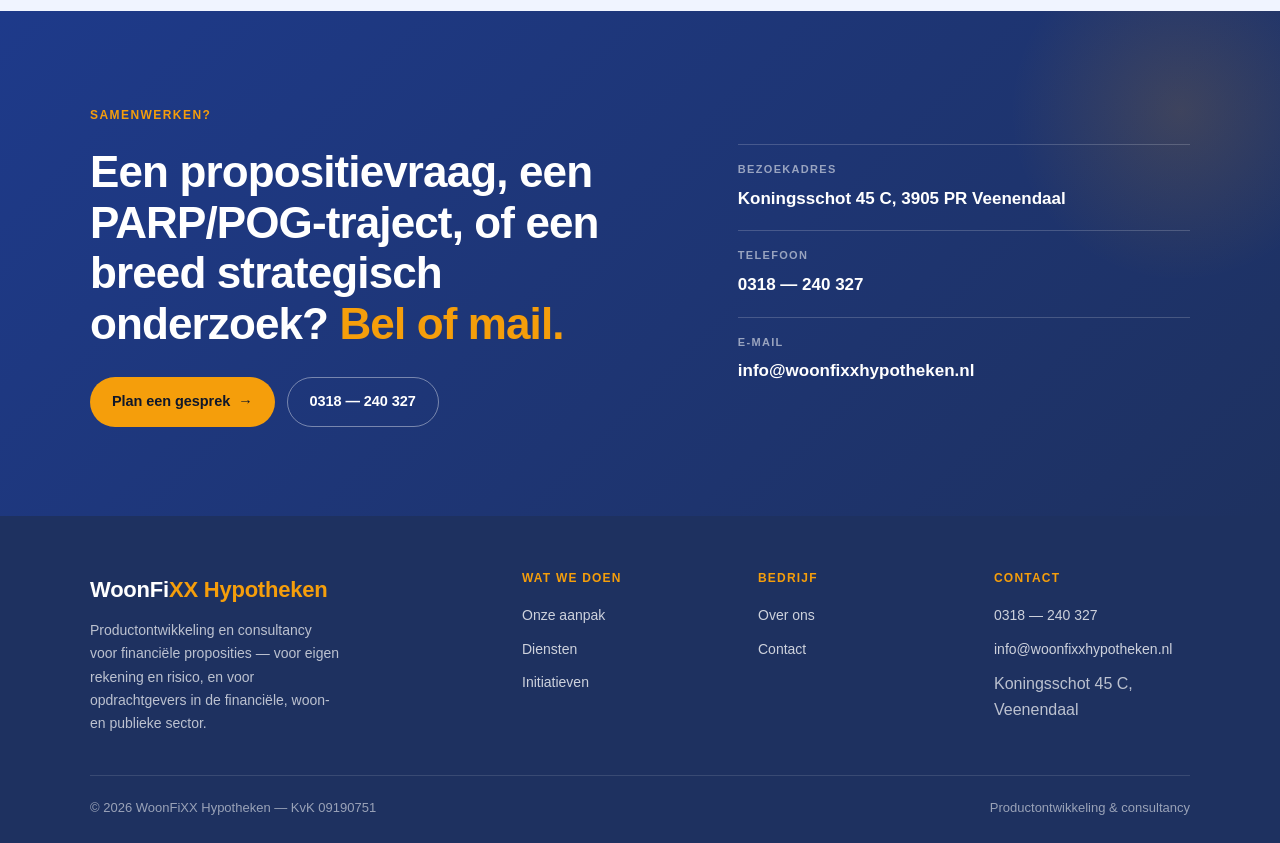
==== commit 9ba7dc03: "Add files via upload" ====
--- a/index.html
+++ b/index.html
@@ -229,7 +229,7 @@
           <div class="quote-block">
             <p class="quote-text">Wat we adviseren, hebben we ergens al eens zelf moeten beslissen. Dat is geen marketingzin — dat is hoe het bedrijf werkt. Productontwikkeling en consultancy versterken elkaar wanneer ze bij dezelfde tafel beginnen.</p>
             <div class="quote-author">Jan Boers</div>
-            <div class="quote-role">Directeur — WoonFiXX Hypotheken</div>
+            <div class="quote-role">Founder — WoonFiXX Hypotheken</div>
           </div>
         </div>
         <div>
@@ -251,6 +251,44 @@
     </div>
   </section>
 
+  <section class="section tint-blue">
+    <div class="wrap">
+      <div class="spotlight reveal">
+        <div class="spotlight-content">
+          <span class="badge">Ons initiatief</span>
+          <h2>WoonFi<span class="accent">XX</span> Wonen — koopgarant en doorstroming.</h2>
+          <p>Ons eigen initiatief voor de woningmarkt: een propositie gericht op starters, doorstromers en corporaties die samen doorstroming willen versnellen. Concept, exploitatie en klantcontact — allemaal in eigen hand.</p>
+          <div class="spotlight-targets">
+            <div class="spotlight-target"><strong>Starters</strong><span>Toegang tot de koopmarkt met een terugkoop­garantie.</span></div>
+            <div class="spotlight-target"><strong>Doorstromers</strong><span>Zekerheid over verkoop bij een volgende stap.</span></div>
+            <div class="spotlight-target"><strong>Corporaties</strong><span>Portefeuille-instrument voor betaalbaarheid en beweging.</span></div>
+            <div class="spotlight-target"><strong>Gemeenten</strong><span>Lokale sturing op de woningmarkt zonder bureaucratie.</span></div>
+          </div>
+          <div class="spotlight-cta">
+            <a class="btn btn-orange" href="initiatieven.html">Meer over onze initiatieven <span class="arrow">→</span></a>
+          </div>
+        </div>
+        <div class="spotlight-visual">
+          <svg viewBox="0 0 260 260" width="240" height="240" aria-hidden="true">
+            <defs>
+              <linearGradient id="og" x1="0" y1="0" x2="0" y2="1">
+                <stop offset="0%" stop-color="#fbbf24"/>
+                <stop offset="100%" stop-color="#d97706"/>
+              </linearGradient>
+            </defs>
+            <g transform="translate(60,40)">
+              <rect x="0"   y="120" width="30" height="60" rx="4" fill="#ffffff" opacity="0.4"/>
+              <rect x="45"  y="90"  width="30" height="90" rx="4" fill="#ffffff" opacity="0.65"/>
+              <rect x="90"  y="55"  width="30" height="125" rx="4" fill="url(#og)"/>
+              <polygon points="85,55 105,20 125,55" fill="url(#og)"/>
+              <rect x="98" y="125" width="14" height="55" fill="#1e3160"/>
+            </g>
+          </svg>
+        </div>
+      </div>
+    </div>
+  </section>
+
   <section class="cta">
     <div class="wrap">
       <div class="cta-grid reveal">
@@ -263,7 +301,7 @@
           </div>
         </div>
         <div class="cta-info">
-          <div class="row"><span class="label">Bezoekadres</span><span class="value">Schubertweg 32, 3906 BE Veenendaal</span></div>
+          <div class="row"><span class="label">Bezoekadres</span><span class="value">Koningsschot 45 C, 3905 PR Veenendaal</span></div>
           <div class="row"><span class="label">Telefoon</span><a class="value" href="tel:+31318240327">0318 — 240 327</a></div>
           <div class="row"><span class="label">E-mail</span><a class="value" href="mailto:info@woonfixxhypotheken.nl">info@woonfixxhypotheken.nl</a></div>
         </div>
@@ -280,7 +318,7 @@
         </div>
         <div class="foot-col"><h4>Wat we doen</h4><ul><li><a href="aanpak.html">Onze aanpak</a></li><li><a href="diensten.html">Diensten</a></li><li><a href="initiatieven.html">Initiatieven</a></li></ul></div>
         <div class="foot-col"><h4>Bedrijf</h4><ul><li><a href="over-ons.html">Over ons</a></li><li><a href="contact.html">Contact</a></li></ul></div>
-        <div class="foot-col"><h4>Contact</h4><ul><li><a href="tel:+31318240327">0318 — 240 327</a></li><li><a href="mailto:info@woonfixxhypotheken.nl">info@woonfixxhypotheken.nl</a></li><li style="color: rgba(255,255,255,0.7); margin-top: 10px;">Schubertweg 32, Veenendaal</li></ul></div>
+        <div class="foot-col"><h4>Contact</h4><ul><li><a href="tel:+31318240327">0318 — 240 327</a></li><li><a href="mailto:info@woonfixxhypotheken.nl">info@woonfixxhypotheken.nl</a></li><li style="color: rgba(255,255,255,0.7); margin-top: 10px;">Koningsschot 45 C, Veenendaal</li></ul></div>
       </div>
       <div class="foot-bottom">
         <span>© <span id="year">2026</span> WoonFiXX Hypotheken — KvK 09190751</span>
--- a/css/styles.css
+++ b/css/styles.css
@@ -0,0 +1,1118 @@
+/* ============================================
+   WoonFiXX Hypotheken — Stylesheet
+   Corporate financial — navy + orange + white
+   ============================================ */
+
+:root {
+  --navy: #1e3a8a;
+  --navy-deep: #1e3160;
+  --navy-light: #2c4ba8;
+  --navy-tint: #e0e7ff;
+  --navy-bg: #f0f4ff;
+
+  --orange: #f59e0b;
+  --orange-deep: #d97706;
+  --orange-light: #fef3c7;
+  --orange-soft: #fffbeb;
+
+  --paper: #ffffff;
+  --paper-2: #f8fafc;
+  --paper-3: #f1f5f9;
+  --line: #e2e8f0;
+  --line-strong: #cbd5e1;
+
+  --ink: #0f172a;
+  --ink-soft: #334155;
+  --ink-muted: #475569;
+  --muted: #64748b;
+
+  --green-check: #10b981;
+
+  --font: 'DM Sans', -apple-system, BlinkMacSystemFont, "Segoe UI", sans-serif;
+  --font-display: 'DM Sans', -apple-system, BlinkMacSystemFont, sans-serif;
+
+  --container: 1180px;
+  --gutter: clamp(20px, 4vw, 40px);
+
+  --radius: 10px;
+  --radius-lg: 16px;
+  --radius-pill: 999px;
+
+  --ease: cubic-bezier(0.22, 1, 0.36, 1);
+  --shadow-soft: 0 4px 18px rgba(15, 23, 42, 0.05);
+  --shadow-card: 0 8px 30px rgba(15, 23, 42, 0.08);
+}
+
+*, *::before, *::after { box-sizing: border-box; margin: 0; padding: 0; }
+html { scroll-behavior: smooth; }
+body {
+  font-family: var(--font);
+  font-size: 16px;
+  line-height: 1.6;
+  color: var(--ink);
+  background: var(--paper);
+  -webkit-font-smoothing: antialiased;
+  -moz-osx-font-smoothing: grayscale;
+  overflow-x: hidden;
+}
+img, svg { display: block; max-width: 100%; }
+a { color: inherit; text-decoration: none; }
+button { font: inherit; cursor: pointer; border: none; background: none; }
+ul { list-style: none; }
+
+.wrap {
+  max-width: var(--container);
+  margin: 0 auto;
+  padding: 0 var(--gutter);
+}
+
+h1, h2, h3, h4 {
+  font-family: var(--font-display);
+  font-weight: 700;
+  line-height: 1.15;
+  letter-spacing: -0.02em;
+  color: var(--ink);
+}
+h1 { font-size: clamp(38px, 5.5vw, 60px); font-weight: 800; line-height: 1.08; }
+h2 { font-size: clamp(30px, 4vw, 44px); font-weight: 700; }
+h3 { font-size: clamp(20px, 2.2vw, 26px); font-weight: 700; }
+h4 { font-size: 16px; font-weight: 600; }
+
+.dark h1, .dark h2, .dark h3, .dark h4 { color: var(--paper); }
+
+.accent { color: var(--orange-deep); }
+.dark .accent { color: var(--orange); }
+
+p { line-height: 1.65; max-width: 65ch; color: var(--ink-soft); }
+.lead { font-size: clamp(17px, 1.4vw, 19px); line-height: 1.6; color: var(--ink-soft); }
+.dark p, .dark .lead { color: rgba(255,255,255,0.8); }
+
+.eyebrow {
+  display: inline-block;
+  font-size: 12px;
+  font-weight: 600;
+  letter-spacing: 0.12em;
+  text-transform: uppercase;
+  color: var(--orange-deep);
+  margin-bottom: 14px;
+}
+.eyebrow.light { color: var(--orange); }
+
+/* Topbar */
+.topbar {
+  background: var(--navy-deep);
+  color: rgba(255,255,255,0.85);
+  font-size: 13px;
+  padding: 8px 0;
+}
+.topbar-inner {
+  max-width: var(--container);
+  margin: 0 auto;
+  padding: 0 var(--gutter);
+  display: flex;
+  justify-content: space-between;
+  align-items: center;
+  gap: 18px;
+  flex-wrap: wrap;
+}
+.topbar-left, .topbar-right {
+  display: flex;
+  gap: 22px;
+  align-items: center;
+  flex-wrap: wrap;
+}
+.topbar a { color: inherit; transition: color .2s var(--ease); }
+.topbar a:hover { color: var(--orange); }
+.topbar-item { display: inline-flex; align-items: center; gap: 8px; }
+.topbar-item svg { width: 14px; height: 14px; }
+
+/* Navigation */
+.nav {
+  background: var(--paper);
+  border-bottom: 1px solid var(--line);
+  position: sticky;
+  top: 0;
+  z-index: 50;
+}
+.nav-inner {
+  max-width: var(--container);
+  margin: 0 auto;
+  padding: 16px var(--gutter);
+  display: flex;
+  align-items: center;
+  justify-content: space-between;
+  gap: 20px;
+}
+.nav-logo {
+  display: inline-flex;
+  align-items: center;
+  gap: 10px;
+  font-family: var(--font-display);
+  font-weight: 700;
+  font-size: 19px;
+  letter-spacing: -0.01em;
+  color: var(--ink);
+  white-space: nowrap;
+}
+.nav-logo .x-orange { color: var(--orange-deep); }
+
+.nav-links {
+  display: flex;
+  align-items: center;
+  gap: 30px;
+}
+.nav-links a {
+  font-size: 14.5px;
+  font-weight: 500;
+  color: var(--ink-soft);
+  position: relative;
+  padding: 4px 0;
+  transition: color .2s var(--ease);
+}
+.nav-links a:hover { color: var(--navy); }
+.nav-links a.is-active { color: var(--navy); }
+.nav-links a.is-active::after {
+  content: '';
+  position: absolute;
+  left: 0; right: 0;
+  bottom: -3px;
+  height: 2px;
+  background: var(--orange);
+}
+.nav-links .btn { padding: 10px 18px; font-size: 13.5px; }
+.nav-links .btn .arrow { font-size: 13.5px; }
+
+.btn {
+  display: inline-flex;
+  align-items: center;
+  justify-content: center;
+  gap: 8px;
+  font-size: 14.5px;
+  font-weight: 600;
+  letter-spacing: -0.005em;
+  padding: 12px 22px;
+  border-radius: var(--radius-pill);
+  transition: transform .2s var(--ease), background .2s var(--ease), color .2s var(--ease);
+  cursor: pointer;
+  border: none;
+  white-space: nowrap;
+}
+.btn-orange {
+  background: var(--orange);
+  color: var(--ink);
+}
+.btn-orange:hover { background: var(--orange-deep); color: var(--paper); transform: translateY(-1px); }
+.btn-navy {
+  background: var(--navy);
+  color: var(--paper);
+}
+.btn-navy:hover { background: var(--navy-deep); transform: translateY(-1px); }
+.btn-ghost {
+  background: transparent;
+  color: var(--paper);
+  border: 1.5px solid rgba(255,255,255,0.4);
+}
+.btn-ghost:hover { background: var(--paper); color: var(--navy); border-color: var(--paper); }
+.btn-ghost-dark {
+  background: transparent;
+  color: var(--ink);
+  border: 1.5px solid var(--line-strong);
+}
+.btn-ghost-dark:hover { background: var(--ink); color: var(--paper); border-color: var(--ink); }
+.btn .arrow { transition: transform .2s var(--ease); }
+.btn:hover .arrow { transform: translateX(3px); }
+
+.nav-toggle { display: none; }
+
+/* Hero */
+.hero {
+  background: linear-gradient(135deg, var(--navy) 0%, var(--navy-deep) 100%);
+  color: var(--paper);
+  padding: clamp(60px, 8vw, 110px) 0 clamp(70px, 9vw, 120px);
+  position: relative;
+  overflow: hidden;
+}
+.hero::before {
+  content: '';
+  position: absolute;
+  top: -200px;
+  right: -200px;
+  width: 600px;
+  height: 600px;
+  background: radial-gradient(circle, rgba(245,158,11,0.12), transparent 60%);
+  pointer-events: none;
+}
+.hero::after {
+  content: '';
+  position: absolute;
+  bottom: -150px;
+  left: -150px;
+  width: 400px;
+  height: 400px;
+  background: radial-gradient(circle, rgba(255,255,255,0.04), transparent 60%);
+  pointer-events: none;
+}
+.hero-inner {
+  max-width: 800px;
+  position: relative;
+  z-index: 1;
+}
+.hero .eyebrow {
+  color: var(--orange);
+  background: rgba(245,158,11,0.12);
+  padding: 6px 14px;
+  border-radius: var(--radius-pill);
+  border: 1px solid rgba(245,158,11,0.25);
+  margin-bottom: 24px;
+}
+.hero h1 {
+  color: var(--paper);
+  margin-bottom: 22px;
+  letter-spacing: -0.025em;
+}
+.hero h1 .accent { color: var(--orange); }
+.hero p.lead {
+  color: rgba(255,255,255,0.85);
+  max-width: 60ch;
+  margin-bottom: 36px;
+  font-size: clamp(17px, 1.5vw, 20px);
+}
+.hero-cta {
+  display: flex;
+  gap: 14px;
+  flex-wrap: wrap;
+  align-items: center;
+}
+
+/* Sections */
+.section { padding: clamp(70px, 9vw, 110px) 0; }
+.section.tint { background: var(--paper-2); }
+.section.tint-blue { background: var(--navy-bg); }
+.section.dark { background: var(--navy-deep); color: var(--paper); }
+.section.dark p { color: rgba(255,255,255,0.78); }
+
+.section-header {
+  max-width: 740px;
+  margin-bottom: clamp(40px, 5vw, 60px);
+}
+.section-header.center { margin-left: auto; margin-right: auto; text-align: center; }
+.section-header h2 { margin-bottom: 14px; }
+
+/* Numbered cards */
+.numbered-cards {
+  display: grid;
+  grid-template-columns: repeat(3, 1fr);
+  gap: 22px;
+}
+.num-card {
+  background: var(--paper);
+  border: 1px solid var(--line);
+  border-radius: var(--radius);
+  padding: 32px 30px;
+  transition: transform .25s var(--ease), border-color .25s var(--ease), box-shadow .25s var(--ease);
+}
+.num-card:hover {
+  transform: translateY(-3px);
+  border-color: var(--navy-light);
+  box-shadow: var(--shadow-card);
+}
+.num-card .num {
+  font-size: 44px;
+  font-weight: 300;
+  color: var(--navy-light);
+  line-height: 1;
+  letter-spacing: -0.04em;
+  margin-bottom: 18px;
+  display: block;
+}
+.num-card h3 {
+  color: var(--orange-deep);
+  font-size: 20px;
+  font-weight: 700;
+  margin-bottom: 10px;
+}
+.num-card p {
+  font-size: 14.5px;
+  line-height: 1.6;
+  color: var(--ink-soft);
+}
+
+/* Projects grid */
+.projects-grid {
+  display: grid;
+  grid-template-columns: repeat(3, 1fr);
+  gap: 18px;
+}
+.project-tile {
+  background: var(--paper);
+  border: 1px solid var(--line);
+  border-radius: var(--radius);
+  padding: 26px 24px;
+  transition: border-color .2s var(--ease), transform .2s var(--ease);
+  display: flex;
+  flex-direction: column;
+  gap: 12px;
+}
+.project-tile:hover { border-color: var(--orange); transform: translateY(-2px); }
+.project-tile .tile-icon {
+  width: 40px;
+  height: 40px;
+  border-radius: 8px;
+  background: var(--navy-tint);
+  color: var(--navy);
+  display: inline-flex;
+  align-items: center;
+  justify-content: center;
+}
+.project-tile .tile-icon svg { width: 20px; height: 20px; }
+.project-tile h4 {
+  color: var(--ink);
+  font-weight: 700;
+  font-size: 16px;
+}
+.project-tile p {
+  font-size: 14px;
+  color: var(--ink-soft);
+}
+
+/* Article row */
+.article-row {
+  display: grid;
+  grid-template-columns: repeat(2, 1fr);
+  gap: 24px;
+}
+.article-card {
+  background: var(--paper);
+  border: 1px solid var(--line);
+  border-radius: var(--radius);
+  overflow: hidden;
+  display: flex;
+  flex-direction: column;
+  transition: border-color .25s var(--ease), box-shadow .25s var(--ease);
+}
+.article-card:hover { border-color: var(--navy-light); box-shadow: var(--shadow-card); }
+.article-card .top-band {
+  background: linear-gradient(135deg, var(--navy) 0%, var(--navy-deep) 100%);
+  color: var(--paper);
+  padding: 24px 28px;
+  position: relative;
+  overflow: hidden;
+}
+.article-card .top-band::before {
+  content: '';
+  position: absolute;
+  top: -40px;
+  right: -40px;
+  width: 160px;
+  height: 160px;
+  background: radial-gradient(circle, rgba(245,158,11,0.18), transparent 60%);
+}
+.article-card .badge {
+  display: inline-block;
+  background: var(--orange);
+  color: var(--ink);
+  font-size: 11px;
+  font-weight: 700;
+  letter-spacing: 0.1em;
+  text-transform: uppercase;
+  padding: 4px 10px;
+  border-radius: 4px;
+  margin-bottom: 14px;
+  position: relative;
+}
+.article-card .top-band h3 {
+  color: var(--paper);
+  font-size: 22px;
+  position: relative;
+  margin-bottom: 4px;
+}
+.article-card .top-band .subtitle {
+  color: rgba(255,255,255,0.75);
+  font-size: 14px;
+  position: relative;
+}
+.article-card .body {
+  padding: 28px;
+  flex: 1;
+  display: flex;
+  flex-direction: column;
+}
+.article-card .body p {
+  font-size: 15px;
+  margin-bottom: 18px;
+}
+.article-card .read-link {
+  margin-top: auto;
+  display: inline-flex;
+  align-items: center;
+  gap: 8px;
+  font-weight: 600;
+  font-size: 14.5px;
+  color: var(--navy);
+  border-bottom: 1px solid currentColor;
+  align-self: flex-start;
+  padding-bottom: 2px;
+  transition: gap .2s var(--ease);
+}
+.article-card .read-link:hover { gap: 14px; }
+
+/* Step accordion */
+.steps { display: grid; gap: 14px; }
+.step {
+  background: var(--paper);
+  border: 1px solid var(--line);
+  border-radius: var(--radius);
+  overflow: hidden;
+  transition: border-color .2s var(--ease);
+}
+.step:hover { border-color: var(--navy-light); }
+.step-head {
+  display: grid;
+  grid-template-columns: 60px 1fr auto;
+  gap: 18px;
+  align-items: center;
+  padding: 22px 28px;
+  cursor: pointer;
+  user-select: none;
+}
+.step-num {
+  width: 40px;
+  height: 40px;
+  border-radius: 999px;
+  background: var(--orange);
+  color: var(--ink);
+  font-weight: 800;
+  display: inline-flex;
+  align-items: center;
+  justify-content: center;
+  font-size: 16px;
+  flex-shrink: 0;
+}
+.step-title {
+  font-size: 18px;
+  font-weight: 700;
+  color: var(--ink);
+}
+.step-toggle {
+  width: 32px;
+  height: 32px;
+  border-radius: 999px;
+  background: var(--navy-tint);
+  color: var(--navy);
+  display: inline-flex;
+  align-items: center;
+  justify-content: center;
+  transition: transform .25s var(--ease), background .2s var(--ease);
+  flex-shrink: 0;
+}
+.step.is-open .step-toggle { transform: rotate(45deg); background: var(--orange); color: var(--ink); }
+.step-body {
+  max-height: 0;
+  overflow: hidden;
+  transition: max-height .35s var(--ease);
+}
+.step.is-open .step-body { max-height: 800px; }
+.step-body-inner {
+  padding: 0 28px 26px 88px;
+  border-top: 1px solid var(--line);
+  padding-top: 18px;
+}
+.step-body-inner p { font-size: 15px; margin-bottom: 14px; }
+.step-body-inner ul { margin-top: 8px; }
+.step-body-inner ul li {
+  padding: 8px 0 8px 26px;
+  position: relative;
+  font-size: 14.5px;
+  color: var(--ink-soft);
+}
+.step-body-inner ul li::before {
+  content: '';
+  position: absolute;
+  left: 4px;
+  top: 16px;
+  width: 6px;
+  height: 6px;
+  border-radius: 999px;
+  background: var(--orange);
+}
+.step-body-inner strong { color: var(--ink); font-weight: 600; }
+
+/* Info card */
+.info-card {
+  display: grid;
+  grid-template-columns: 1fr 2fr;
+  gap: 40px;
+  align-items: center;
+  background: var(--paper);
+  border: 1px solid var(--line);
+  border-radius: var(--radius-lg);
+  padding: 40px;
+}
+.info-card-visual {
+  background: var(--navy-bg);
+  border-radius: var(--radius);
+  padding: 48px;
+  display: flex;
+  flex-direction: column;
+  align-items: center;
+  justify-content: center;
+  gap: 14px;
+  min-height: 200px;
+}
+.info-card-visual .icon-wrap {
+  width: 64px;
+  height: 64px;
+  border-radius: 999px;
+  background: var(--paper);
+  border: 2px solid var(--navy-light);
+  display: inline-flex;
+  align-items: center;
+  justify-content: center;
+  color: var(--navy);
+}
+.info-card-visual .icon-wrap svg { width: 32px; height: 32px; }
+.info-card-visual .label {
+  font-size: 13px;
+  font-weight: 700;
+  letter-spacing: 0.1em;
+  text-transform: uppercase;
+  color: var(--navy);
+}
+.info-card-content h3 { margin-bottom: 14px; }
+.info-card-content p { margin-bottom: 14px; font-size: 15.5px; }
+
+/* Spotlight */
+.spotlight {
+  background: var(--paper);
+  border: 1px solid var(--line);
+  border-radius: var(--radius-lg);
+  overflow: hidden;
+  display: grid;
+  grid-template-columns: 1.1fr 1fr;
+  align-items: stretch;
+  box-shadow: var(--shadow-card);
+}
+.spotlight-content {
+  padding: 48px;
+  display: flex;
+  flex-direction: column;
+  justify-content: center;
+}
+.spotlight-content .badge {
+  display: inline-block;
+  background: var(--orange-light);
+  color: var(--orange-deep);
+  font-size: 12px;
+  font-weight: 700;
+  letter-spacing: 0.08em;
+  text-transform: uppercase;
+  padding: 5px 12px;
+  border-radius: var(--radius-pill);
+  margin-bottom: 16px;
+  align-self: flex-start;
+}
+.spotlight-content h2 { margin-bottom: 14px; font-size: clamp(28px, 3.5vw, 38px); }
+.spotlight-content p { margin-bottom: 20px; font-size: 16px; }
+.spotlight-targets {
+  display: grid;
+  grid-template-columns: 1fr 1fr;
+  gap: 12px;
+  margin: 8px 0 24px;
+}
+.spotlight-target {
+  padding: 14px 16px;
+  border: 1px solid var(--line);
+  border-radius: 8px;
+  font-size: 13.5px;
+  background: var(--paper-2);
+}
+.spotlight-target strong { display: block; color: var(--navy); margin-bottom: 2px; font-size: 14px; }
+.spotlight-target span { color: var(--ink-soft); }
+.spotlight-cta { display: flex; gap: 12px; flex-wrap: wrap; }
+
+.spotlight-visual {
+  background: linear-gradient(160deg, var(--navy) 0%, var(--navy-deep) 100%);
+  position: relative;
+  overflow: hidden;
+  display: flex;
+  align-items: center;
+  justify-content: center;
+  padding: 30px;
+  min-height: 380px;
+}
+
+/* Founder split */
+.founder-split {
+  display: grid;
+  grid-template-columns: 1.2fr 1fr;
+  gap: 50px;
+  align-items: start;
+}
+@media (max-width: 980px) {
+  .founder-split { grid-template-columns: 1fr; gap: 36px; }
+}
+
+/* Quote block */
+.quote-block {
+  background: var(--navy-deep);
+  color: var(--paper);
+  border-radius: var(--radius-lg);
+  padding: clamp(40px, 5vw, 70px);
+  position: relative;
+  overflow: hidden;
+}
+.quote-block::before {
+  content: '"';
+  position: absolute;
+  top: -40px;
+  right: 30px;
+  font-size: 240px;
+  color: var(--orange);
+  opacity: 0.18;
+  line-height: 1;
+  font-family: Georgia, serif;
+}
+.quote-block .quote-text {
+  font-size: clamp(20px, 2.2vw, 26px);
+  line-height: 1.45;
+  font-weight: 500;
+  margin-bottom: 24px;
+  position: relative;
+  max-width: 50ch;
+}
+.quote-block .quote-author {
+  font-weight: 700;
+  font-size: 16px;
+  position: relative;
+}
+.quote-block .quote-role {
+  font-size: 13px;
+  color: rgba(255,255,255,0.6);
+  margin-top: 4px;
+  position: relative;
+}
+
+/* Stats strip */
+.stats-strip {
+  display: grid;
+  grid-template-columns: repeat(4, 1fr);
+  border-top: 1px solid rgba(255,255,255,0.12);
+  border-bottom: 1px solid rgba(255,255,255,0.12);
+  margin-top: 50px;
+}
+.stat-item {
+  padding: 32px 24px;
+  border-right: 1px solid rgba(255,255,255,0.12);
+}
+.stat-item:last-child { border-right: none; }
+.stat-num {
+  font-size: clamp(36px, 4vw, 50px);
+  font-weight: 800;
+  color: var(--orange);
+  line-height: 1;
+  margin-bottom: 8px;
+  letter-spacing: -0.02em;
+}
+.stat-label {
+  font-size: 12px;
+  font-weight: 600;
+  letter-spacing: 0.1em;
+  text-transform: uppercase;
+  color: rgba(255,255,255,0.65);
+}
+
+/* CTA */
+.cta {
+  background: linear-gradient(135deg, var(--navy) 0%, var(--navy-deep) 100%);
+  color: var(--paper);
+  padding: clamp(60px, 7vw, 90px) 0;
+  position: relative;
+  overflow: hidden;
+}
+.cta::before {
+  content: '';
+  position: absolute;
+  top: -100px;
+  right: -100px;
+  width: 400px;
+  height: 400px;
+  background: radial-gradient(circle, rgba(245,158,11,0.15), transparent 60%);
+  pointer-events: none;
+}
+.cta-grid {
+  display: grid;
+  grid-template-columns: 1.3fr 1fr;
+  gap: 60px;
+  align-items: center;
+  position: relative;
+  z-index: 1;
+}
+.cta h2 { color: var(--paper); }
+.cta h2 .accent { color: var(--orange); }
+.cta-info { display: grid; gap: 20px; }
+.cta-info .row { border-top: 1px solid rgba(255,255,255,0.18); padding-top: 16px; }
+.cta-info .label {
+  display: block;
+  font-size: 11px;
+  font-weight: 600;
+  letter-spacing: 0.12em;
+  text-transform: uppercase;
+  color: rgba(255,255,255,0.55);
+  margin-bottom: 8px;
+}
+.cta-info .value { display: block; font-size: 17px; font-weight: 600; color: var(--paper); line-height: 1.4; }
+.cta-info a.value { transition: color .2s var(--ease); }
+.cta-info a.value:hover { color: var(--orange); }
+
+/* Footer */
+.foot {
+  background: var(--navy-deep);
+  color: var(--paper);
+  padding: 56px 0 24px;
+}
+.foot-grid {
+  display: grid;
+  grid-template-columns: 2fr 1fr 1fr 1fr;
+  gap: 40px;
+  margin-bottom: 40px;
+}
+.foot-brand-block .foot-logo {
+  font-size: 22px;
+  font-weight: 800;
+  letter-spacing: -0.01em;
+  margin-bottom: 12px;
+  display: inline-block;
+}
+.foot-brand-block .foot-logo .x-orange { color: var(--orange); }
+.foot-brand-block p {
+  font-size: 14px;
+  color: rgba(255,255,255,0.7);
+  max-width: 32ch;
+}
+.foot-col h4 {
+  font-size: 12px;
+  font-weight: 700;
+  letter-spacing: 0.1em;
+  text-transform: uppercase;
+  color: var(--orange);
+  margin-bottom: 16px;
+}
+.foot-col li { margin-bottom: 8px; }
+.foot-col a {
+  font-size: 14px;
+  color: rgba(255,255,255,0.78);
+  transition: color .2s var(--ease);
+}
+.foot-col a:hover { color: var(--orange); }
+.foot-bottom {
+  border-top: 1px solid rgba(255,255,255,0.12);
+  padding-top: 22px;
+  display: flex;
+  justify-content: space-between;
+  font-size: 13px;
+  color: rgba(255,255,255,0.55);
+  flex-wrap: wrap;
+  gap: 14px;
+}
+
+/* Page header */
+.page-head {
+  background: linear-gradient(135deg, var(--navy) 0%, var(--navy-deep) 100%);
+  color: var(--paper);
+  padding: clamp(60px, 8vw, 100px) 0 clamp(60px, 7vw, 90px);
+  position: relative;
+  overflow: hidden;
+}
+.page-head::before {
+  content: '';
+  position: absolute;
+  top: -150px;
+  right: -150px;
+  width: 500px;
+  height: 500px;
+  background: radial-gradient(circle, rgba(245,158,11,0.12), transparent 60%);
+  pointer-events: none;
+}
+.page-head .crumbs {
+  font-size: 13px;
+  color: rgba(255,255,255,0.7);
+  margin-bottom: 18px;
+  position: relative;
+}
+.page-head .crumbs a:hover { color: var(--orange); }
+.page-head h1 {
+  color: var(--paper);
+  margin-bottom: 16px;
+  position: relative;
+  max-width: 16ch;
+}
+.page-head h1 .accent { color: var(--orange); }
+.page-head .lead {
+  color: rgba(255,255,255,0.85);
+  max-width: 65ch;
+  position: relative;
+}
+
+/* Two column */
+.two-col {
+  display: grid;
+  grid-template-columns: 1fr 1.4fr;
+  gap: 70px;
+  align-items: start;
+}
+.two-col .left h2 { font-size: clamp(28px, 3.4vw, 38px); margin-bottom: 14px; }
+.two-col .left .num-prefix {
+  display: inline-block;
+  background: var(--orange-light);
+  color: var(--orange-deep);
+  padding: 4px 12px;
+  border-radius: var(--radius-pill);
+  font-size: 12px;
+  font-weight: 700;
+  letter-spacing: 0.08em;
+  text-transform: uppercase;
+  margin-bottom: 16px;
+}
+.two-col .right p { margin-bottom: 16px; font-size: 16px; }
+
+/* Tick list */
+.tick-list {
+  margin-top: 14px;
+  display: grid;
+  gap: 10px;
+}
+.tick-list li {
+  padding: 10px 0 10px 30px;
+  position: relative;
+  font-size: 15px;
+  color: var(--ink-soft);
+  border-bottom: 1px solid var(--line);
+}
+.tick-list li:last-child { border-bottom: none; }
+.tick-list li::before {
+  content: '';
+  position: absolute;
+  left: 0;
+  top: 14px;
+  width: 16px;
+  height: 16px;
+  background-color: var(--green-check);
+  -webkit-mask: url("data:image/svg+xml;utf8,<svg xmlns='http://www.w3.org/2000/svg' viewBox='0 0 24 24'><path d='M9 16.17L4.83 12l-1.42 1.41L9 19 21 7l-1.41-1.41z' fill='black'/></svg>") no-repeat center / contain;
+          mask: url("data:image/svg+xml;utf8,<svg xmlns='http://www.w3.org/2000/svg' viewBox='0 0 24 24'><path d='M9 16.17L4.83 12l-1.42 1.41L9 19 21 7l-1.41-1.41z' fill='black'/></svg>") no-repeat center / contain;
+}
+.tick-list li strong { color: var(--ink); font-weight: 600; display: block; margin-bottom: 2px; }
+
+/* Values */
+.values {
+  display: grid;
+  grid-template-columns: repeat(3, 1fr);
+  gap: 24px;
+}
+.value-card {
+  border-top: 3px solid var(--orange);
+  padding: 26px 26px;
+  background: var(--paper);
+  border-radius: 0 0 var(--radius) var(--radius);
+  border-right: 1px solid var(--line);
+  border-bottom: 1px solid var(--line);
+  border-left: 1px solid var(--line);
+}
+.value-card .vnum {
+  font-size: 13px;
+  font-weight: 700;
+  color: var(--navy);
+  margin-bottom: 12px;
+}
+.value-card h3 { font-size: 20px; margin-bottom: 10px; }
+.value-card p { font-size: 14.5px; color: var(--ink-soft); }
+
+/* Contact */
+.contact-grid {
+  display: grid;
+  grid-template-columns: 1fr 1.2fr;
+  gap: 60px;
+  align-items: start;
+}
+.contact-info-list { display: grid; gap: 24px; }
+.contact-info-list .row { border-top: 1px solid var(--line); padding-top: 16px; }
+.contact-info-list .label {
+  display: block;
+  font-size: 11px;
+  font-weight: 600;
+  letter-spacing: 0.12em;
+  text-transform: uppercase;
+  color: var(--navy);
+  margin-bottom: 8px;
+}
+.contact-info-list .value { display: block; font-size: 17px; font-weight: 600; color: var(--ink); line-height: 1.4; }
+.contact-info-list a.value:hover { color: var(--orange-deep); }
+
+.contact-form-card {
+  background: var(--paper);
+  border: 1px solid var(--line);
+  border-radius: var(--radius-lg);
+  padding: 36px;
+  box-shadow: var(--shadow-soft);
+}
+.contact-form-card h3 { color: var(--navy); margin-bottom: 22px; }
+.form-row { margin-bottom: 18px; }
+.form-row label {
+  display: block;
+  font-size: 12px;
+  font-weight: 600;
+  letter-spacing: 0.06em;
+  text-transform: uppercase;
+  color: var(--ink-muted);
+  margin-bottom: 7px;
+}
+.form-row input,
+.form-row select,
+.form-row textarea {
+  width: 100%;
+  background: var(--paper-2);
+  border: 1px solid var(--line);
+  border-radius: 8px;
+  padding: 12px 14px;
+  color: var(--ink);
+  font-family: var(--font);
+  font-size: 15px;
+  transition: border-color .2s var(--ease), background .2s var(--ease);
+}
+.form-row input:focus,
+.form-row select:focus,
+.form-row textarea:focus {
+  outline: none;
+  border-color: var(--navy);
+  background: var(--paper);
+}
+.form-row textarea { resize: vertical; min-height: 110px; }
+.form-submit {
+  background: var(--orange);
+  color: var(--ink);
+  padding: 13px 26px;
+  border-radius: var(--radius-pill);
+  font-weight: 700;
+  font-size: 15px;
+  cursor: pointer;
+  transition: background .2s var(--ease), color .2s var(--ease), transform .2s var(--ease);
+  margin-top: 6px;
+  display: inline-flex;
+  align-items: center;
+  gap: 8px;
+}
+.form-submit:hover { background: var(--orange-deep); color: var(--paper); transform: translateY(-1px); }
+.form-note { font-size: 12.5px; color: var(--muted); margin-top: 14px; }
+
+.map-wrap {
+  height: 380px;
+  border-radius: var(--radius);
+  overflow: hidden;
+  border: 1px solid var(--line);
+}
+.map-wrap iframe { width: 100%; height: 100%; border: 0; }
+
+/* About */
+.about-grid {
+  display: grid;
+  grid-template-columns: 1fr 1fr;
+  gap: 60px;
+  align-items: start;
+}
+.about-grid .info-list {
+  margin-top: 14px;
+  border-top: 1px solid var(--line);
+}
+.about-grid .info-list li {
+  display: grid;
+  grid-template-columns: 160px 1fr;
+  padding: 14px 0;
+  border-bottom: 1px solid var(--line);
+  font-size: 14.5px;
+  gap: 14px;
+}
+.about-grid .info-list .lbl {
+  font-weight: 600;
+  color: var(--navy);
+  font-size: 13px;
+  letter-spacing: 0.05em;
+  text-transform: uppercase;
+}
+
+/* Reveal */
+.reveal { opacity: 0; transform: translateY(24px); transition: opacity .7s var(--ease), transform .7s var(--ease); }
+.reveal.in { opacity: 1; transform: translateY(0); }
+.no-js .reveal,
+@media (prefers-reduced-motion: reduce) {
+  .reveal { opacity: 1; transform: none; transition: none; }
+}
+
+/* Responsive */
+@media (max-width: 980px) {
+  .numbered-cards { grid-template-columns: 1fr; }
+  .projects-grid { grid-template-columns: repeat(2, 1fr); }
+  .article-row { grid-template-columns: 1fr; }
+  .info-card { grid-template-columns: 1fr; gap: 24px; padding: 28px; }
+  .info-card-visual { padding: 32px; min-height: 160px; }
+  .spotlight { grid-template-columns: 1fr; }
+  .spotlight-visual { min-height: 280px; }
+  .spotlight-content { padding: 36px 28px; }
+  .stats-strip { grid-template-columns: repeat(2, 1fr); }
+  .stat-item:nth-child(2) { border-right: none; }
+  .stat-item:nth-child(1), .stat-item:nth-child(2) { border-bottom: 1px solid rgba(255,255,255,0.12); }
+  .cta-grid { grid-template-columns: 1fr; gap: 40px; }
+  .two-col { grid-template-columns: 1fr; gap: 30px; }
+  .values { grid-template-columns: 1fr; }
+  .contact-grid { grid-template-columns: 1fr; gap: 36px; }
+  .about-grid { grid-template-columns: 1fr; gap: 32px; }
+  .about-grid .info-list li { grid-template-columns: 130px 1fr; }
+  .foot-grid { grid-template-columns: 1fr 1fr; gap: 30px; }
+}
+
+@media (max-width: 720px) {
+  .topbar-left { width: 100%; justify-content: flex-start; gap: 16px; }
+  .topbar-right { display: none; }
+  .nav-links {
+    display: none;
+    position: absolute;
+    top: 100%;
+    left: 0;
+    right: 0;
+    background: var(--paper);
+    flex-direction: column;
+    padding: 22px var(--gutter);
+    gap: 14px;
+    border-bottom: 1px solid var(--line);
+    align-items: flex-start;
+    box-shadow: var(--shadow-card);
+  }
+  .nav-links.is-open { display: flex; }
+  .nav-toggle { display: flex; flex-direction: column; gap: 5px; padding: 8px; }
+  .nav-toggle span { width: 22px; height: 2px; background: var(--ink); border-radius: 2px; transition: transform .25s var(--ease); }
+  .nav-toggle.is-open span:nth-child(1) { transform: translateY(7px) rotate(45deg); }
+  .nav-toggle.is-open span:nth-child(2) { opacity: 0; }
+  .nav-toggle.is-open span:nth-child(3) { transform: translateY(-7px) rotate(-45deg); }
+
+  :root { --gutter: 18px; }
+  .projects-grid { grid-template-columns: 1fr; }
+  .stats-strip { grid-template-columns: 1fr; }
+  .stat-item {
+    border-right: none;
+    border-bottom: 1px solid rgba(255,255,255,0.12);
+  }
+  .stat-item:last-child { border-bottom: none; }
+  .foot-grid { grid-template-columns: 1fr; gap: 28px; }
+  .foot-bottom { flex-direction: column; align-items: flex-start; gap: 10px; }
+  .spotlight-targets { grid-template-columns: 1fr; }
+  .step-head { grid-template-columns: 50px 1fr auto; gap: 14px; padding: 18px 22px; }
+  .step-num { width: 36px; height: 36px; font-size: 15px; }
+  .step-title { font-size: 16px; }
+  .step-body-inner { padding: 18px 22px 22px 70px; }
+  .contact-form-card { padding: 26px 22px; }
+  .quote-block::before { font-size: 160px; right: 14px; top: -20px; }
+
+  .section-header { margin-bottom: 32px; }
+  .section { padding: 56px 0; }
+  .cta { padding: 56px 0; }
+  .about-grid .info-list li { grid-template-columns: 1fr; gap: 4px; }
+  .about-grid .info-list .lbl { margin-bottom: 0; }
+}
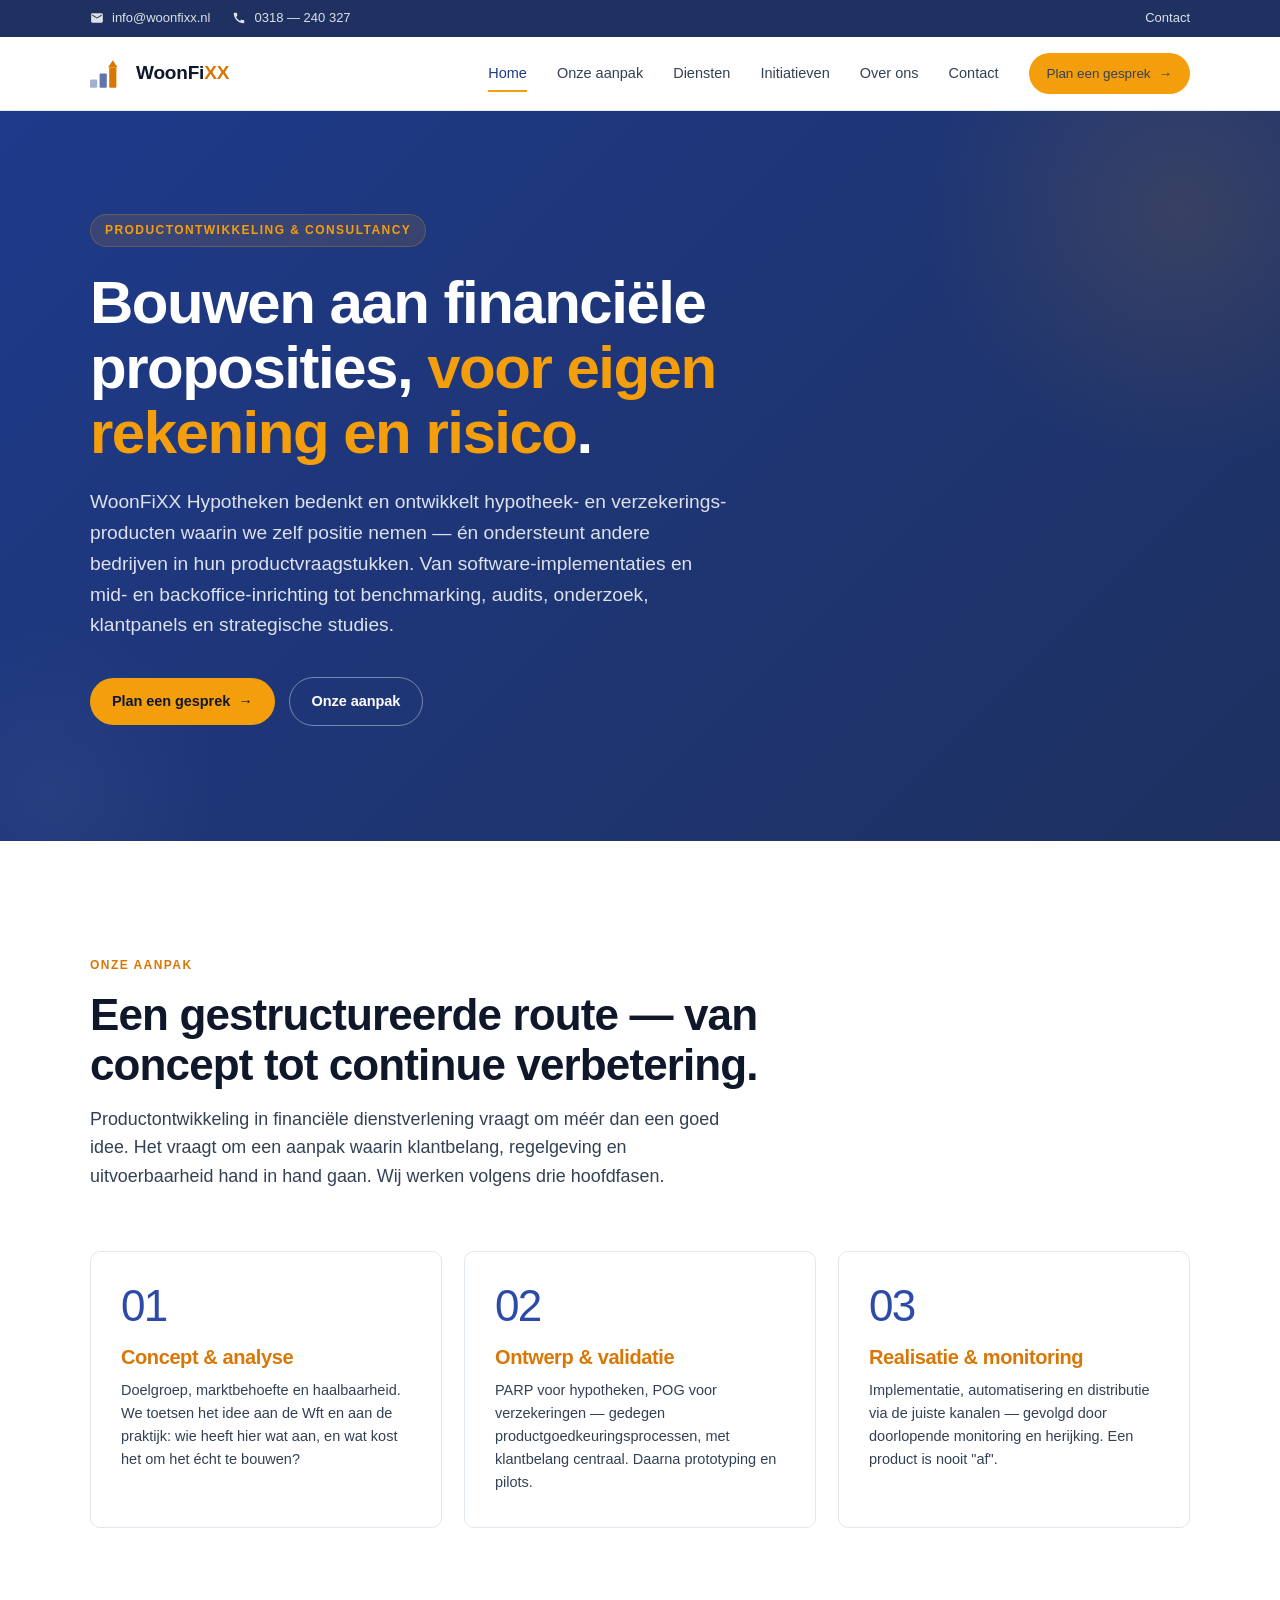
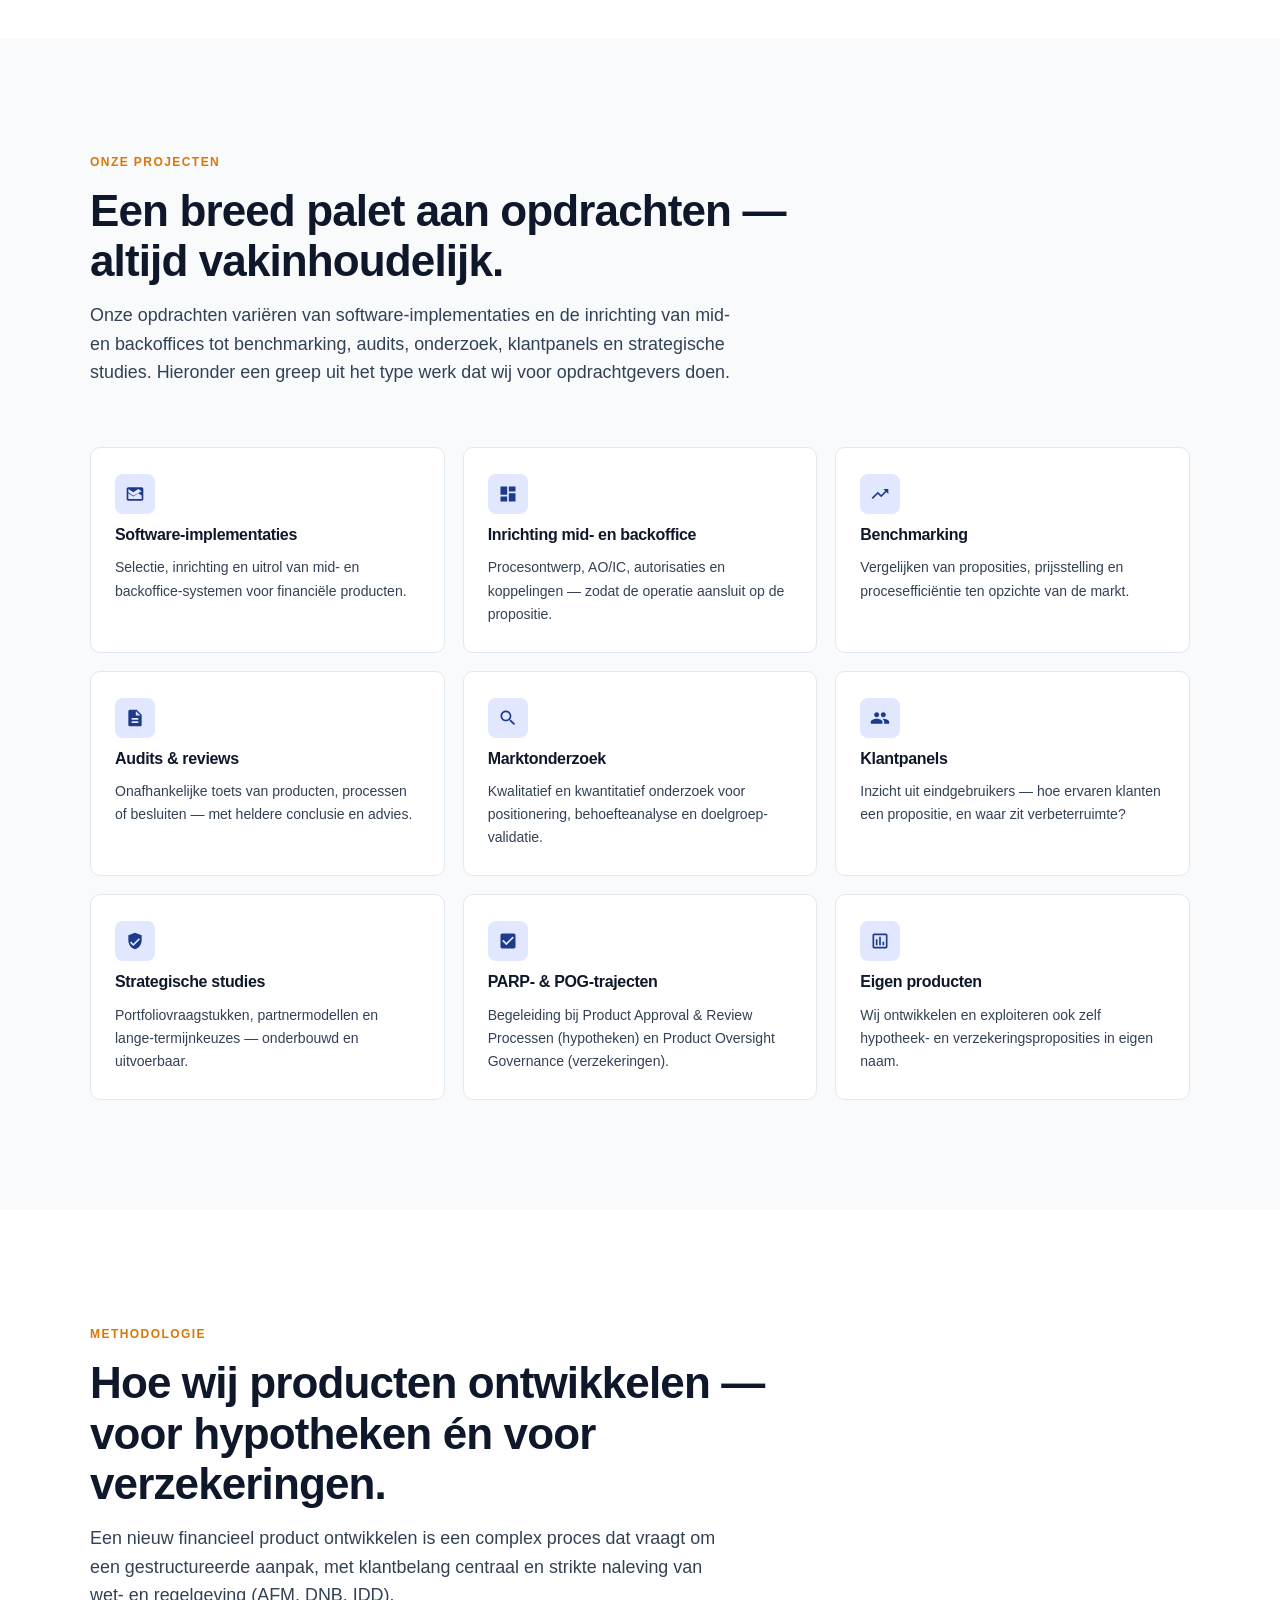
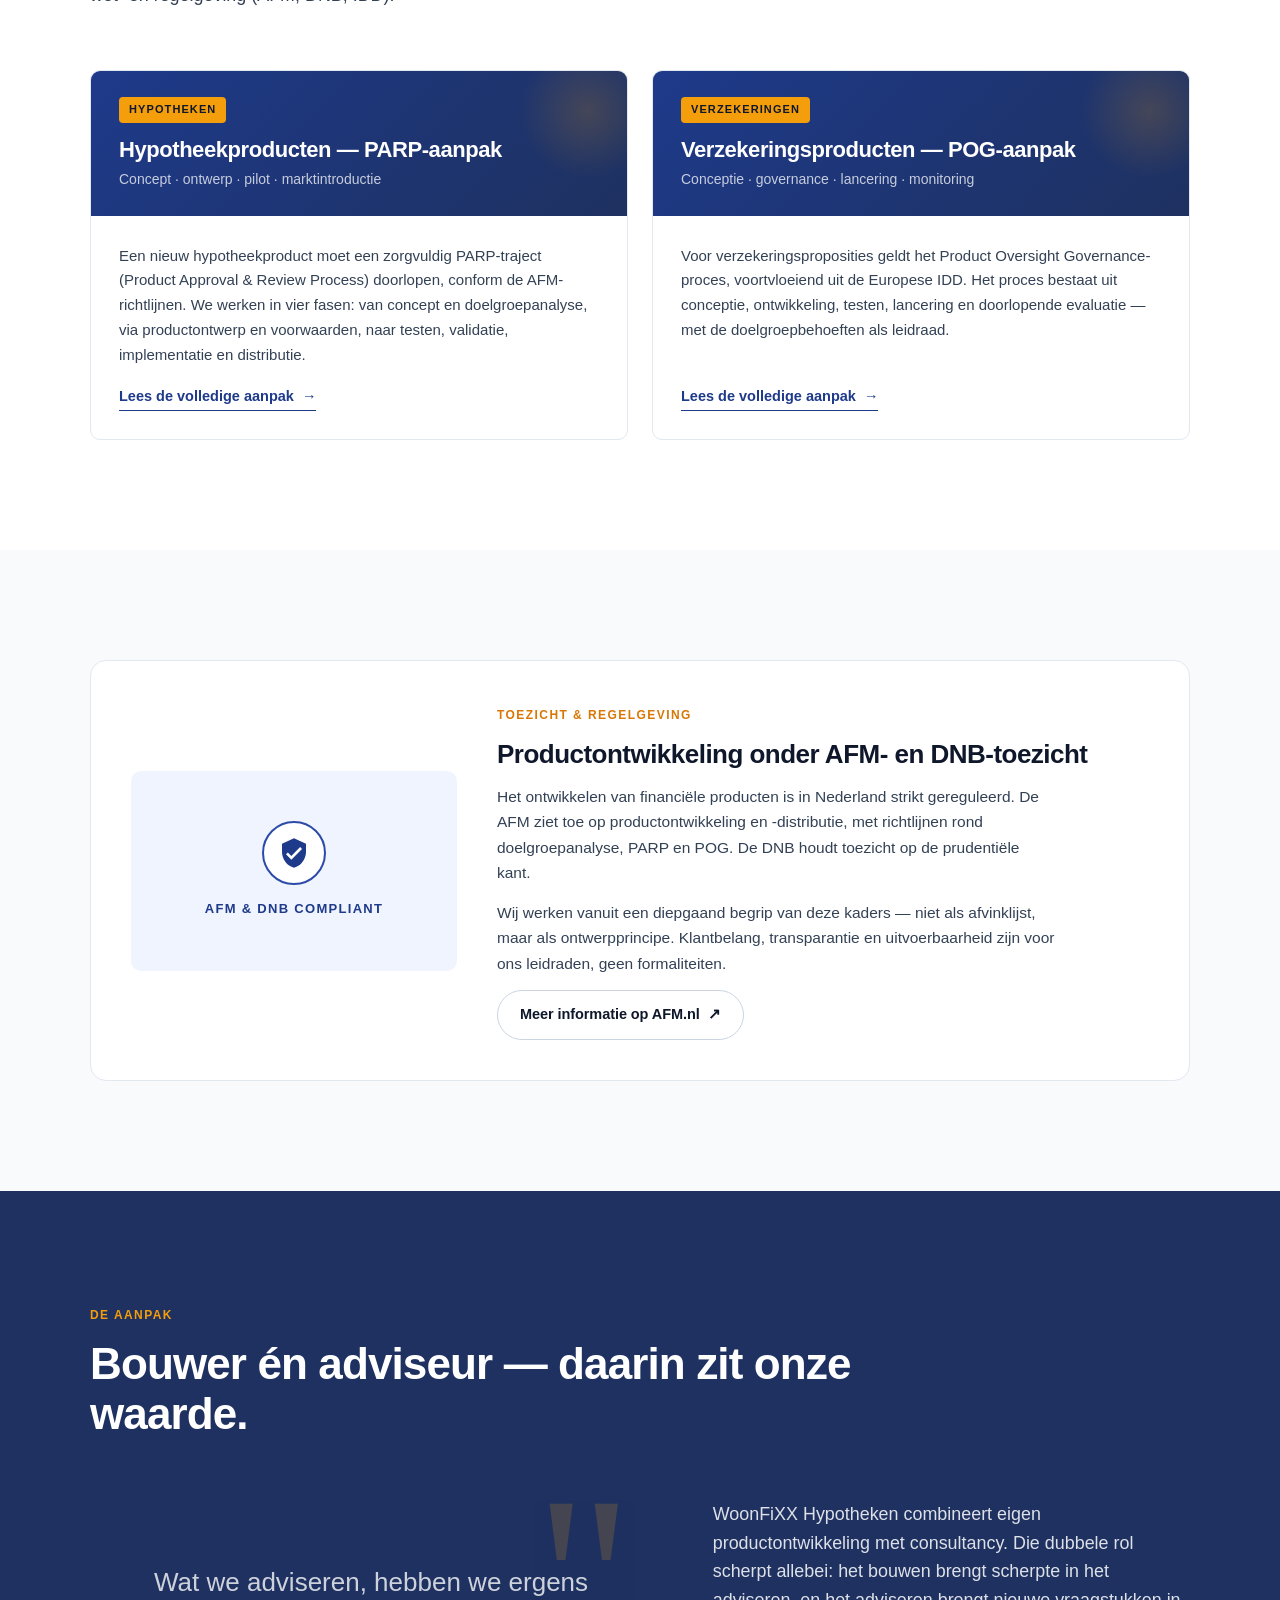
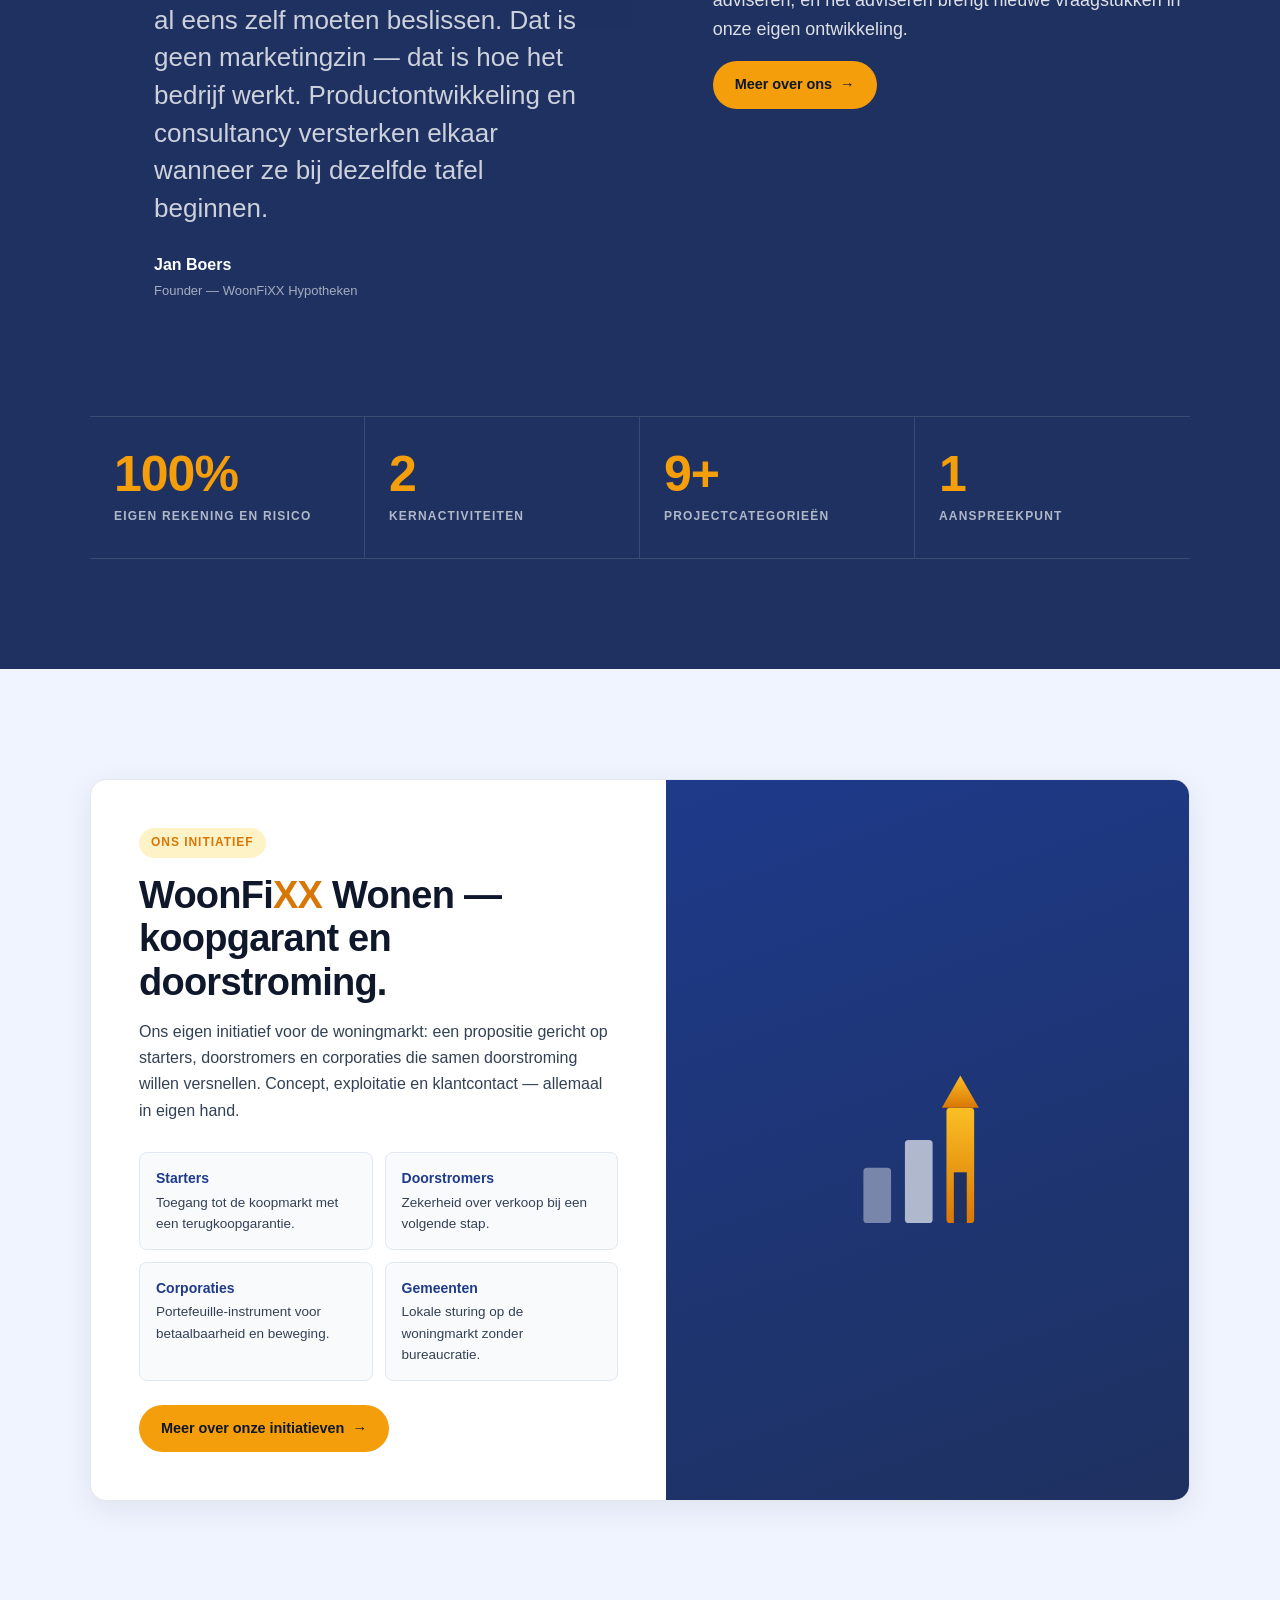
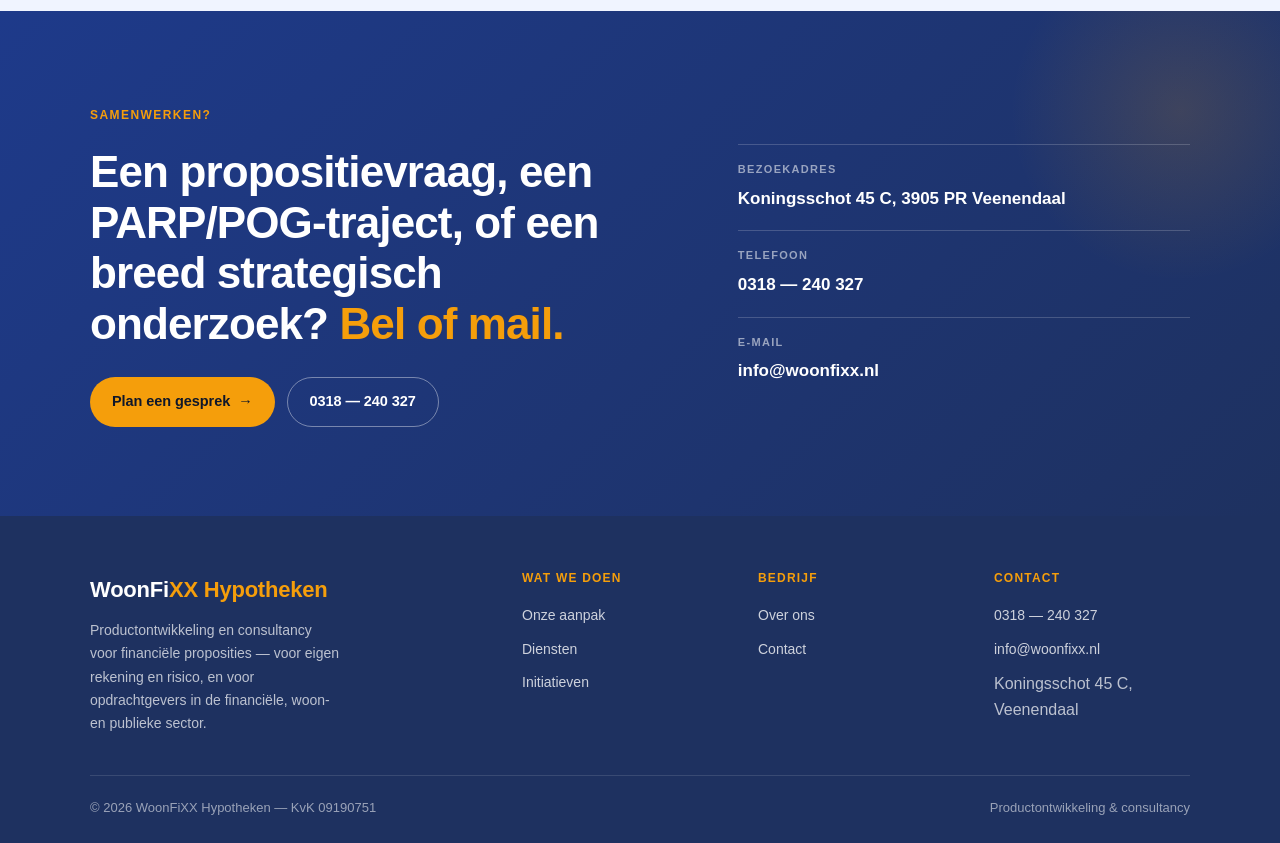
==== commit 53bc3c80: "Add files via upload" ====
--- a/index.html
+++ b/index.html
@@ -17,9 +17,9 @@
   <div class="topbar">
     <div class="topbar-inner">
       <div class="topbar-left">
-        <a class="topbar-item" href="mailto:info@woonfixxhypotheken.nl">
+        <a class="topbar-item" href="mailto:info@woonfixx.nl">
           <svg viewBox="0 0 24 24" fill="currentColor"><path d="M20 4H4c-1.1 0-2 .9-2 2v12c0 1.1.9 2 2 2h16c1.1 0 2-.9 2-2V6c0-1.1-.9-2-2-2zm0 4l-8 5-8-5V6l8 5 8-5v2z"/></svg>
-          info@woonfixxhypotheken.nl
+          info@woonfixx.nl
         </a>
         <a class="topbar-item" href="tel:+31318240327">
           <svg viewBox="0 0 24 24" fill="currentColor"><path d="M20.01 15.38c-1.23 0-2.42-.2-3.53-.56-.35-.12-.74-.03-1.01.24l-1.57 1.97c-2.83-1.35-5.48-3.9-6.89-6.83l1.95-1.66c.27-.28.35-.67.24-1.02-.37-1.11-.56-2.3-.56-3.53 0-.54-.45-.99-.99-.99H4.19C3.65 3 3 3.24 3 3.99 3 13.28 10.73 21 20.01 21c.71 0 .99-.63.99-1.18v-3.45c0-.54-.45-.99-.99-.99z"/></svg>
@@ -303,7 +303,7 @@
         <div class="cta-info">
           <div class="row"><span class="label">Bezoekadres</span><span class="value">Koningsschot 45 C, 3905 PR Veenendaal</span></div>
           <div class="row"><span class="label">Telefoon</span><a class="value" href="tel:+31318240327">0318 — 240 327</a></div>
-          <div class="row"><span class="label">E-mail</span><a class="value" href="mailto:info@woonfixxhypotheken.nl">info@woonfixxhypotheken.nl</a></div>
+          <div class="row"><span class="label">E-mail</span><a class="value" href="mailto:info@woonfixx.nl">info@woonfixx.nl</a></div>
         </div>
       </div>
     </div>
@@ -318,7 +318,7 @@
         </div>
         <div class="foot-col"><h4>Wat we doen</h4><ul><li><a href="aanpak.html">Onze aanpak</a></li><li><a href="diensten.html">Diensten</a></li><li><a href="initiatieven.html">Initiatieven</a></li></ul></div>
         <div class="foot-col"><h4>Bedrijf</h4><ul><li><a href="over-ons.html">Over ons</a></li><li><a href="contact.html">Contact</a></li></ul></div>
-        <div class="foot-col"><h4>Contact</h4><ul><li><a href="tel:+31318240327">0318 — 240 327</a></li><li><a href="mailto:info@woonfixxhypotheken.nl">info@woonfixxhypotheken.nl</a></li><li style="color: rgba(255,255,255,0.7); margin-top: 10px;">Koningsschot 45 C, Veenendaal</li></ul></div>
+        <div class="foot-col"><h4>Contact</h4><ul><li><a href="tel:+31318240327">0318 — 240 327</a></li><li><a href="mailto:info@woonfixx.nl">info@woonfixx.nl</a></li><li style="color: rgba(255,255,255,0.7); margin-top: 10px;">Koningsschot 45 C, Veenendaal</li></ul></div>
       </div>
       <div class="foot-bottom">
         <span>© <span id="year">2026</span> WoonFiXX Hypotheken — KvK 09190751</span>
